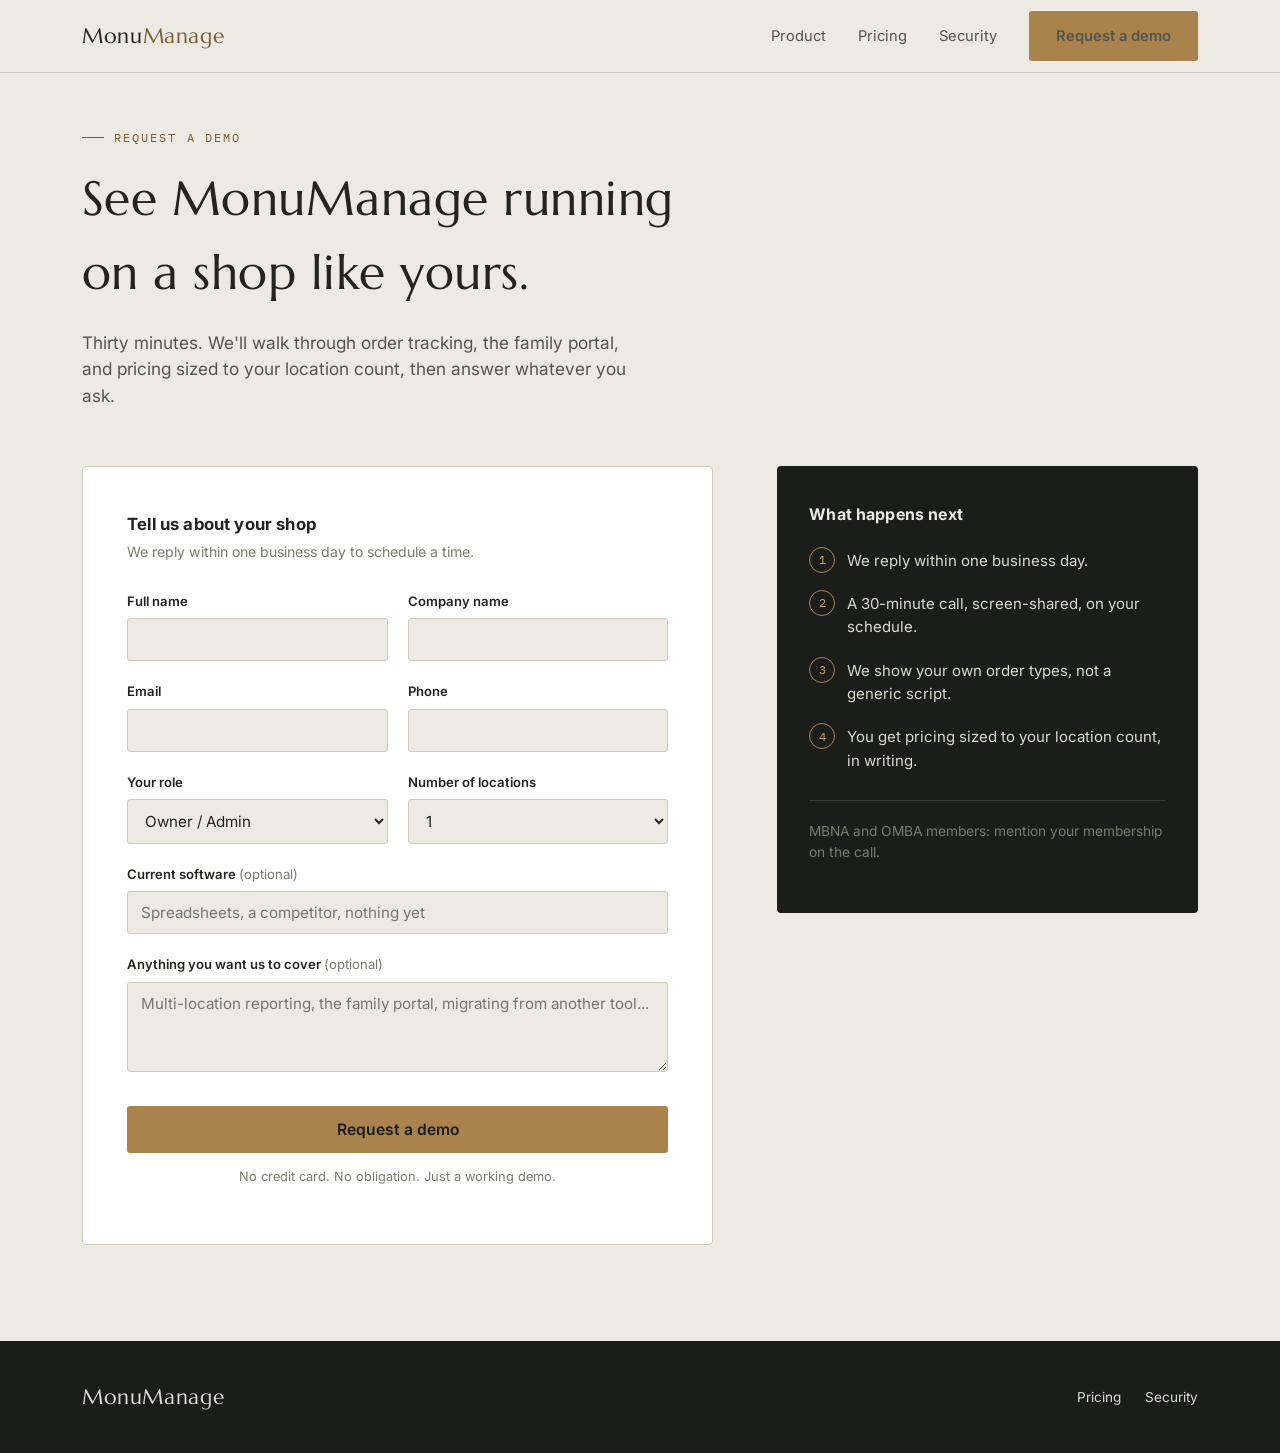
==== demo.html @ 10accc50 "Home Page V1" ====
<!DOCTYPE html>
<html lang="en">
<head>
<meta charset="UTF-8">
<meta name="viewport" content="width=device-width, initial-scale=1.0">
<title>Request a demo — MonuManage</title>
<meta name="description" content="Request a 30-minute demo of MonuManage, sized to your shop's order volume and location count.">
<link rel="preconnect" href="https://fonts.googleapis.com">
<link rel="preconnect" href="https://fonts.gstatic.com" crossorigin>
<link href="https://fonts.googleapis.com/css2?family=Marcellus&family=Inter:wght@400;500;600;700&family=IBM+Plex+Mono:wght@400;500&display=swap" rel="stylesheet">
<link rel="stylesheet" href="styles.css">
</head>
<body>

<nav class="nav">
  <div class="wrap">
    <a href="index.html" class="wordmark">Monu<span>Manage</span></a>
    <div class="nav-links">
      <a href="index.html#product">Product</a>
      <a href="index.html#pricing">Pricing</a>
      <a href="index.html#security">Security</a>
      <a href="demo.html" class="btn btn-brass nav-cta">Request a demo</a>
    </div>
  </div>
</nav>

<header class="demo-hero">
  <div class="wrap">
    <p class="eyebrow">Request a demo</p>
    <h1>See MonuManage running on a shop like yours.</h1>
    <p class="lede">Thirty minutes. We'll walk through order tracking, the family portal, and pricing sized to your location count, then answer whatever you ask.</p>
  </div>
</header>

<div class="wrap">
  <div class="demo-layout">

    <div class="form-card" id="form-card">
      <div class="field-set">
        <h2>Tell us about your shop</h2>
        <p class="form-sub">We reply within one business day to schedule a time.</p>

        <form id="demo-form" novalidate>
          <div class="field-row">
            <div class="field">
              <label for="name">Full name</label>
              <input type="text" id="name" name="name" required autocomplete="name">
            </div>
            <div class="field">
              <label for="company">Company name</label>
              <input type="text" id="company" name="company" required autocomplete="organization">
            </div>
          </div>

          <div class="field-row">
            <div class="field">
              <label for="email">Email</label>
              <input type="email" id="email" name="email" required autocomplete="email">
            </div>
            <div class="field">
              <label for="phone">Phone</label>
              <input type="tel" id="phone" name="phone" autocomplete="tel">
            </div>
          </div>

          <div class="field-row">
            <div class="field">
              <label for="role">Your role</label>
              <select id="role" name="role">
                <option value="owner">Owner / Admin</option>
                <option value="sales">Sales</option>
                <option value="production">Production / Design</option>
                <option value="other">Other</option>
              </select>
            </div>
            <div class="field">
              <label for="locations">Number of locations</label>
              <select id="locations" name="locations">
                <option value="1">1</option>
                <option value="2-4">2–4</option>
                <option value="5+">5 or more</option>
              </select>
            </div>
          </div>

          <div class="field">
            <label for="current">Current software <span class="hint">(optional)</span></label>
            <input type="text" id="current" name="current" placeholder="Spreadsheets, a competitor, nothing yet">
          </div>

          <div class="field">
            <label for="message">Anything you want us to cover <span class="hint">(optional)</span></label>
            <textarea id="message" name="message" placeholder="Multi-location reporting, the family portal, migrating from another tool..."></textarea>
          </div>

          <button type="submit" class="btn btn-brass form-submit">Request a demo</button>
          <p class="form-note">No credit card. No obligation. Just a working demo.</p>
        </form>
      </div>

      <div class="success-panel" id="success-panel">
        <div class="mark">&#10003;</div>
        <h2>Request received.</h2>
        <p>We'll email you within one business day to schedule a time that works for your shop.</p>
        <a href="index.html" class="btn btn-outline">Back to homepage</a>
      </div>
    </div>

    <aside class="next-card">
      <h2>What happens next</h2>
      <ol class="next-list">
        <li>We reply within one business day.</li>
        <li>A 30-minute call, screen-shared, on your schedule.</li>
        <li>We show your own order types, not a generic script.</li>
        <li>You get pricing sized to your location count, in writing.</li>
      </ol>
      <p class="assoc">MBNA and OMBA members: mention your membership on the call.</p>
    </aside>

  </div>
</div>

<footer class="footer">
  <div class="wrap">
    <a href="index.html" class="wordmark" style="color:var(--stone-dim);">MonuManage</a>
    <div class="footer-links">
      <a href="index.html#pricing">Pricing</a>
      <a href="index.html#security">Security</a>
    </div>
  </div>
</footer>

<script>
document.getElementById('demo-form').addEventListener('submit', function (e) {
  e.preventDefault();
  if (!this.checkValidity()) {
    this.reportValidity();
    return;
  }
  document.getElementById('form-card').classList.add('submitted');
  document.getElementById('success-panel').scrollIntoView({ behavior: 'smooth', block: 'center' });
});
</script>

</body>
</html>
---- styles.css ----
/* ============================================================
   MonuManage — design tokens
   Palette grounded in the material world of the trade: granite,
   slate, and cast brass plaque lettering. Display type is set in
   Marcellus, a face drawn from classical inscriptional lettering.
   ============================================================ */

:root {
  --graphite: #1B1D1B;
  --graphite-soft: #262825;
  --stone: #ECEAE2;
  --stone-dim: #DCD9CE;
  --stone-line: #CFCBBC;
  --ink: #23241F;
  --slate: #54554D;
  --slate-soft: #7A7B70;
  --brass: #A9824C;
  --brass-light: #C9A468;
  --brass-dark: #7C5E36;

  --serif: "Marcellus", "Iowan Old Style", Georgia, serif;
  --sans: "Inter", -apple-system, BlinkMacSystemFont, "Segoe UI", sans-serif;
  --mono: "IBM Plex Mono", "SFMono-Regular", Consolas, monospace;

  --wrap: 1180px;
  --radius: 3px;
}

* { box-sizing: border-box; }

html { scroll-behavior: smooth; }
@media (prefers-reduced-motion: reduce) {
  html { scroll-behavior: auto; }
  * { animation-duration: 0.01ms !important; transition-duration: 0.01ms !important; }
}

body {
  margin: 0;
  background: var(--stone);
  color: var(--ink);
  font-family: var(--sans);
  font-size: 16px;
  line-height: 1.55;
  -webkit-font-smoothing: antialiased;
}

a { color: inherit; }

img, svg { display: block; max-width: 100%; }

.wrap {
  max-width: var(--wrap);
  margin: 0 auto;
  padding: 0 32px;
}

@media (max-width: 640px) {
  .wrap { padding: 0 20px; }
}

/* ---------- focus ---------- */
a:focus-visible,
button:focus-visible,
input:focus-visible,
select:focus-visible,
textarea:focus-visible {
  outline: 2px solid var(--brass);
  outline-offset: 3px;
}

/* ---------- eyebrow / heading rhythm ---------- */
.eyebrow {
  font-family: var(--mono);
  font-size: 0.72rem;
  letter-spacing: 0.18em;
  text-transform: uppercase;
  color: var(--brass-dark);
  margin: 0 0 14px;
  display: flex;
  align-items: center;
  gap: 10px;
}

.eyebrow::before {
  content: "";
  width: 22px;
  height: 1px;
  background: var(--brass-dark);
  display: inline-block;
}

.eyebrow.on-dark { color: var(--brass-light); }
.eyebrow.on-dark::before { background: var(--brass-light); }

h1, h2, h3 {
  font-family: var(--serif);
  font-weight: 400;
  margin: 0;
  letter-spacing: 0.01em;
}

.section {
  padding: 88px 0;
  border-bottom: 1px solid var(--stone-line);
}

@media (max-width: 640px) {
  .section { padding: 60px 0; }
}

.section-head {
  max-width: 640px;
  margin-bottom: 48px;
}

.section-head h2 {
  font-size: clamp(1.7rem, 3vw, 2.35rem);
  margin-bottom: 14px;
}

.section-head p {
  color: var(--slate);
  font-size: 1.05rem;
  max-width: 560px;
}

/* ---------- nav ---------- */
.nav {
  position: sticky;
  top: 0;
  z-index: 50;
  background: rgba(236, 234, 226, 0.92);
  backdrop-filter: blur(6px);
  border-bottom: 1px solid var(--stone-line);
}

.nav .wrap {
  display: flex;
  align-items: center;
  justify-content: space-between;
  height: 72px;
}

.wordmark {
  font-family: var(--serif);
  font-size: 1.3rem;
  letter-spacing: 0.03em;
  text-decoration: none;
  color: var(--ink);
}

.wordmark span { color: var(--brass-dark); }

.nav-links {
  display: flex;
  align-items: center;
  gap: 32px;
}

.nav-links a {
  text-decoration: none;
  font-size: 0.92rem;
  color: var(--slate);
}

.nav-links a:hover { color: var(--ink); }

.nav-links .nav-cta { display: inline-flex; }

@media (max-width: 720px) {
  .nav-links a:not(.nav-cta) { display: none; }
}

/* ---------- buttons ---------- */
.btn {
  display: inline-flex;
  align-items: center;
  gap: 8px;
  padding: 13px 26px;
  border-radius: var(--radius);
  font-family: var(--sans);
  font-weight: 600;
  font-size: 0.94rem;
  text-decoration: none;
  cursor: pointer;
  border: 1px solid transparent;
  transition: background 0.15s ease, border-color 0.15s ease, color 0.15s ease;
}

.btn-brass {
  background: var(--brass);
  color: #1B1D1B;
}
.btn-brass:hover { background: var(--brass-light); }

.btn-outline {
  background: transparent;
  border-color: var(--slate-soft);
  color: var(--ink);
}
.btn-outline:hover { border-color: var(--ink); }

.btn-outline-dark {
  background: transparent;
  border-color: rgba(236,234,226,0.35);
  color: var(--stone);
}
.btn-outline-dark:hover { border-color: var(--stone); }

/* ---------- hero / plaque ---------- */
.hero { padding: 56px 0 96px; }

.plaque {
  position: relative;
  background:
    linear-gradient(135deg, rgba(255,255,255,0.03) 0%, rgba(255,255,255,0) 35%),
    repeating-linear-gradient(100deg, rgba(255,255,255,0.015) 0px, rgba(255,255,255,0.015) 1px, transparent 1px, transparent 3px),
    var(--graphite);
  border: 1px solid var(--brass-dark);
  border-radius: var(--radius);
  padding: clamp(40px, 6vw, 76px) clamp(28px, 6vw, 76px);
  box-shadow: inset 0 0 0 1px rgba(169,130,76,0.15);
}

.plaque::before {
  content: "";
  position: absolute;
  inset: 10px;
  border: 1px solid rgba(169,130,76,0.28);
  border-radius: 2px;
  pointer-events: none;
}

.hero h1 {
  color: var(--stone);
  font-size: clamp(2.1rem, 5.2vw, 3.55rem);
  line-height: 1.12;
  max-width: 15ch;
  text-shadow: 0 -1px 0 rgba(0,0,0,0.55), 0 1px 0 rgba(255,255,255,0.07);
}

.hero .lede {
  color: var(--stone-dim);
  font-size: 1.1rem;
  max-width: 46ch;
  margin: 24px 0 36px;
}

.hero-ctas {
  display: flex;
  gap: 16px;
  flex-wrap: wrap;
}

/* ---------- pain grid ---------- */
.pain-grid {
  display: grid;
  grid-template-columns: repeat(3, 1fr);
  gap: 1px;
  background: var(--stone-line);
  border: 1px solid var(--stone-line);
}

@media (max-width: 820px) {
  .pain-grid { grid-template-columns: 1fr; }
}

.pain-card {
  background: var(--stone);
  padding: 32px;
}

.pain-card .num {
  font-family: var(--mono);
  color: var(--brass-dark);
  font-size: 0.8rem;
  letter-spacing: 0.1em;
}

.pain-card h3 {
  font-size: 1.15rem;
  margin: 14px 0 10px;
  font-family: var(--sans);
  font-weight: 700;
}

.pain-card p {
  color: var(--slate);
  font-size: 0.97rem;
  margin: 0;
}

/* ---------- stepper (signature element) ---------- */
.stepper-frame {
  background: var(--graphite);
  border-radius: var(--radius);
  padding: 48px clamp(20px, 4vw, 56px) 40px;
  overflow-x: auto;
}

.stepper {
  display: flex;
  align-items: flex-start;
  min-width: 720px;
  position: relative;
}

.stepper::before {
  content: "";
  position: absolute;
  top: 9px;
  left: 20px;
  right: 20px;
  height: 1px;
  background: linear-gradient(90deg, var(--brass-dark), var(--brass-light), var(--brass-dark));
}

.stage {
  flex: 1;
  text-align: center;
  padding: 0 6px;
  position: relative;
}

.stage .pin {
  width: 19px;
  height: 19px;
  border-radius: 50%;
  background: var(--brass);
  border: 3px solid var(--graphite);
  box-shadow: 0 0 0 1px var(--brass-dark);
  margin: 0 auto 16px;
  position: relative;
  z-index: 1;
}

.stage .label {
  font-family: var(--mono);
  font-size: 0.68rem;
  letter-spacing: 0.09em;
  text-transform: uppercase;
  color: var(--stone-dim);
}

.stepper-note {
  color: var(--slate);
  margin-top: 22px;
  font-size: 1rem;
  max-width: 60ch;
}

/* ---------- family portal ---------- */
.portal-layout {
  display: grid;
  grid-template-columns: 1.05fr 0.95fr;
  gap: 56px;
  align-items: center;
}

@media (max-width: 900px) {
  .portal-layout { grid-template-columns: 1fr; }
}

.portal-copy p { color: var(--slate); font-size: 1.02rem; margin: 0 0 16px; }
.portal-copy p:last-child { margin-bottom: 0; }

.portal-mock {
  background: #fff;
  border: 1px solid var(--stone-line);
  border-radius: 6px;
  box-shadow: 0 24px 48px -24px rgba(27,29,27,0.25);
  overflow: hidden;
}

.portal-mock .bar {
  background: var(--graphite);
  color: var(--stone-dim);
  font-family: var(--mono);
  font-size: 0.72rem;
  padding: 10px 16px;
  display: flex;
  justify-content: space-between;
  letter-spacing: 0.05em;
}

.portal-mock .body { padding: 24px; }

.portal-mock .frame-title {
  font-size: 0.82rem;
  color: var(--slate);
  margin-bottom: 14px;
}

.monument-svg { margin: 0 auto 18px; }

.portal-mock .status-row {
  display: flex;
  justify-content: space-between;
  font-size: 0.85rem;
  color: var(--slate);
  border-top: 1px solid var(--stone-line);
  padding-top: 14px;
  margin-top: 4px;
}

.portal-mock .actions {
  display: flex;
  gap: 10px;
  margin-top: 18px;
}

.portal-mock .actions button {
  flex: 1;
  padding: 11px;
  border-radius: var(--radius);
  border: 1px solid var(--stone-line);
  font-family: var(--sans);
  font-weight: 600;
  font-size: 0.85rem;
  background: var(--stone);
  color: var(--ink);
  cursor: default;
}

.portal-mock .actions .approve {
  background: var(--brass);
  border-color: var(--brass);
  color: #1B1D1B;
}

/* ---------- AI grid ---------- */
.ai-grid {
  display: grid;
  grid-template-columns: repeat(4, 1fr);
  gap: 20px;
}

@media (max-width: 900px) {
  .ai-grid { grid-template-columns: repeat(2, 1fr); }
}
@media (max-width: 560px) {
  .ai-grid { grid-template-columns: 1fr; }
}

.ai-card {
  background: var(--graphite-soft);
  border: 1px solid rgba(169,130,76,0.25);
  border-radius: var(--radius);
  padding: 26px 22px;
}

.ai-card .token {
  width: 34px;
  height: 34px;
  border-radius: 50%;
  background: var(--brass);
  color: #1B1D1B;
  font-family: var(--mono);
  font-size: 0.72rem;
  display: flex;
  align-items: center;
  justify-content: center;
  margin-bottom: 16px;
  font-weight: 700;
}

.ai-card h3 {
  font-family: var(--sans);
  font-weight: 700;
  font-size: 1rem;
  color: var(--stone);
  margin: 0 0 8px;
}

.ai-card p {
  color: var(--stone-dim);
  font-size: 0.9rem;
  margin: 0;
}

.ai-note {
  color: var(--slate-soft);
  font-size: 0.92rem;
  margin-top: 26px;
  max-width: 60ch;
}

.section-dark {
  background: var(--graphite);
  border-bottom: 1px solid var(--brass-dark);
}
.section-dark .section-head p { color: var(--stone-dim); }
.section-dark .section-head h2 { color: var(--stone); }

/* ---------- pricing ---------- */
.pricing-table {
  width: 100%;
  border-collapse: collapse;
  font-size: 0.95rem;
}

.pricing-table th, .pricing-table td {
  border: 1px solid var(--stone-line);
  padding: 16px 18px;
  text-align: left;
  vertical-align: top;
}

.pricing-table thead th {
  background: var(--graphite);
  color: var(--stone);
  font-family: var(--sans);
  font-weight: 700;
}

.pricing-table thead th .price {
  display: block;
  font-family: var(--mono);
  color: var(--brass-light);
  font-size: 1.1rem;
  margin-top: 6px;
  font-weight: 400;
}

.pricing-table thead th.featured { background: #2E2A1E; border-color: var(--brass-dark); }

.pricing-table tbody th {
  font-weight: 600;
  color: var(--slate);
  font-size: 0.82rem;
  text-transform: uppercase;
  letter-spacing: 0.05em;
  font-family: var(--mono);
  background: var(--stone-dim);
  white-space: nowrap;
}

.pricing-table td { color: var(--ink); }

.pricing-scroll { overflow-x: auto; }

.addon-strip {
  display: flex;
  gap: 40px;
  margin-top: 28px;
  flex-wrap: wrap;
  font-size: 0.92rem;
  color: var(--slate);
}

.addon-strip strong { color: var(--ink); font-family: var(--mono); }

.pricing-fine {
  margin-top: 22px;
  color: var(--slate-soft);
  font-size: 0.86rem;
}

.compare-note {
  margin-top: 44px;
  padding-top: 36px;
  border-top: 1px solid var(--stone-line);
  max-width: 700px;
  color: var(--slate);
  font-size: 1rem;
}

/* ---------- security ---------- */
.security-list {
  list-style: none;
  margin: 0;
  padding: 0;
  display: grid;
  grid-template-columns: repeat(2, 1fr);
  gap: 20px 40px;
}

@media (max-width: 700px) {
  .security-list { grid-template-columns: 1fr; }
}

.security-list li {
  padding-left: 22px;
  position: relative;
  color: var(--slate);
  font-size: 0.98rem;
}

.security-list li::before {
  content: "";
  position: absolute;
  left: 0;
  top: 8px;
  width: 9px;
  height: 9px;
  background: var(--brass);
}

.assoc-line {
  margin-top: 32px;
  font-size: 0.92rem;
  color: var(--slate-soft);
}

/* ---------- final cta ---------- */
.cta-final {
  padding: 96px 0;
  text-align: center;
  border-bottom: none;
}

.cta-final h2 {
  font-size: clamp(1.8rem, 4vw, 2.6rem);
  max-width: 20ch;
  margin: 0 auto 30px;
}

/* ---------- footer ---------- */
.footer {
  background: var(--graphite);
  color: var(--slate-soft);
  padding: 40px 0;
  font-size: 0.85rem;
}

.footer .wrap {
  display: flex;
  justify-content: space-between;
  align-items: center;
  flex-wrap: wrap;
  gap: 12px;
}

.footer a { text-decoration: none; color: var(--stone-dim); }
.footer a:hover { color: var(--brass-light); }

.footer-links { display: flex; gap: 24px; }

/* ============================================================
   Demo request page
   ============================================================ */

.demo-hero {
  padding: 56px 0 0;
}

.demo-hero h1 {
  color: var(--ink);
  font-size: clamp(1.9rem, 4.4vw, 3rem);
  max-width: 16ch;
}

.demo-hero .lede {
  color: var(--slate);
  font-size: 1.08rem;
  max-width: 50ch;
  margin: 20px 0 0;
}

.demo-layout {
  display: grid;
  grid-template-columns: 1.2fr 0.8fr;
  gap: 64px;
  padding: 56px 0 96px;
  align-items: start;
}

@media (max-width: 900px) {
  .demo-layout { grid-template-columns: 1fr; gap: 48px; }
}

.form-card {
  background: #fff;
  border: 1px solid var(--stone-line);
  border-radius: 4px;
  padding: clamp(24px, 4vw, 44px);
}

.form-card h2 {
  font-family: var(--sans);
  font-weight: 700;
  font-size: 1.05rem;
  margin: 0 0 4px;
  color: var(--ink);
}

.form-card .form-sub {
  color: var(--slate-soft);
  font-size: 0.88rem;
  margin: 0 0 28px;
}

.field-row {
  display: grid;
  grid-template-columns: 1fr 1fr;
  gap: 20px;
}

@media (max-width: 560px) {
  .field-row { grid-template-columns: 1fr; }
}

.field {
  margin-bottom: 20px;
}

.field label {
  display: block;
  font-size: 0.82rem;
  font-weight: 600;
  color: var(--ink);
  margin-bottom: 7px;
}

.field .hint {
  font-weight: 400;
  color: var(--slate-soft);
}

.field input,
.field select,
.field textarea {
  width: 100%;
  padding: 11px 13px;
  border: 1px solid var(--stone-line);
  border-radius: var(--radius);
  font-family: var(--sans);
  font-size: 0.95rem;
  color: var(--ink);
  background: var(--stone);
}

.field input:focus,
.field select:focus,
.field textarea:focus {
  border-color: var(--brass);
  background: #fff;
}

.field textarea { resize: vertical; min-height: 90px; }

.form-submit {
  width: 100%;
  justify-content: center;
  margin-top: 8px;
  padding: 14px 26px;
  font-size: 0.98rem;
  border: none;
}

.form-note {
  font-size: 0.8rem;
  color: var(--slate-soft);
  margin-top: 14px;
  text-align: center;
}

/* success panel */
.success-panel {
  display: none;
  text-align: center;
  padding: 40px 20px 24px;
}

.success-panel .mark {
  width: 46px;
  height: 46px;
  border-radius: 50%;
  background: var(--brass);
  color: #1B1D1B;
  display: flex;
  align-items: center;
  justify-content: center;
  margin: 0 auto 22px;
  font-size: 1.3rem;
}

.success-panel h2 { font-family: var(--serif); font-size: 1.5rem; margin-bottom: 10px; }
.success-panel p { color: var(--slate); font-size: 0.98rem; max-width: 40ch; margin: 0 auto 26px; }

.form-card.submitted .field-set { display: none; }
.form-card.submitted .success-panel { display: block; }

/* what happens next */
.next-card {
  background: var(--graphite);
  border-radius: 4px;
  padding: 36px 32px;
  color: var(--stone-dim);
}

.next-card h2 {
  font-family: var(--sans);
  font-weight: 700;
  font-size: 1rem;
  color: var(--stone);
  margin: 0 0 22px;
}

.next-list {
  list-style: none;
  margin: 0 0 28px;
  padding: 0;
  counter-reset: step;
}

.next-list li {
  counter-increment: step;
  padding-left: 38px;
  position: relative;
  margin-bottom: 20px;
  font-size: 0.94rem;
}
.next-list li:last-child { margin-bottom: 0; }

.next-list li::before {
  content: counter(step);
  position: absolute;
  left: 0;
  top: -2px;
  width: 24px;
  height: 24px;
  border: 1px solid var(--brass);
  color: var(--brass-light);
  font-family: var(--mono);
  font-size: 0.78rem;
  display: flex;
  align-items: center;
  justify-content: center;
  border-radius: 50%;
}

.next-card .assoc {
  border-top: 1px solid rgba(236,234,226,0.14);
  padding-top: 20px;
  font-size: 0.86rem;
  color: var(--slate-soft);
}
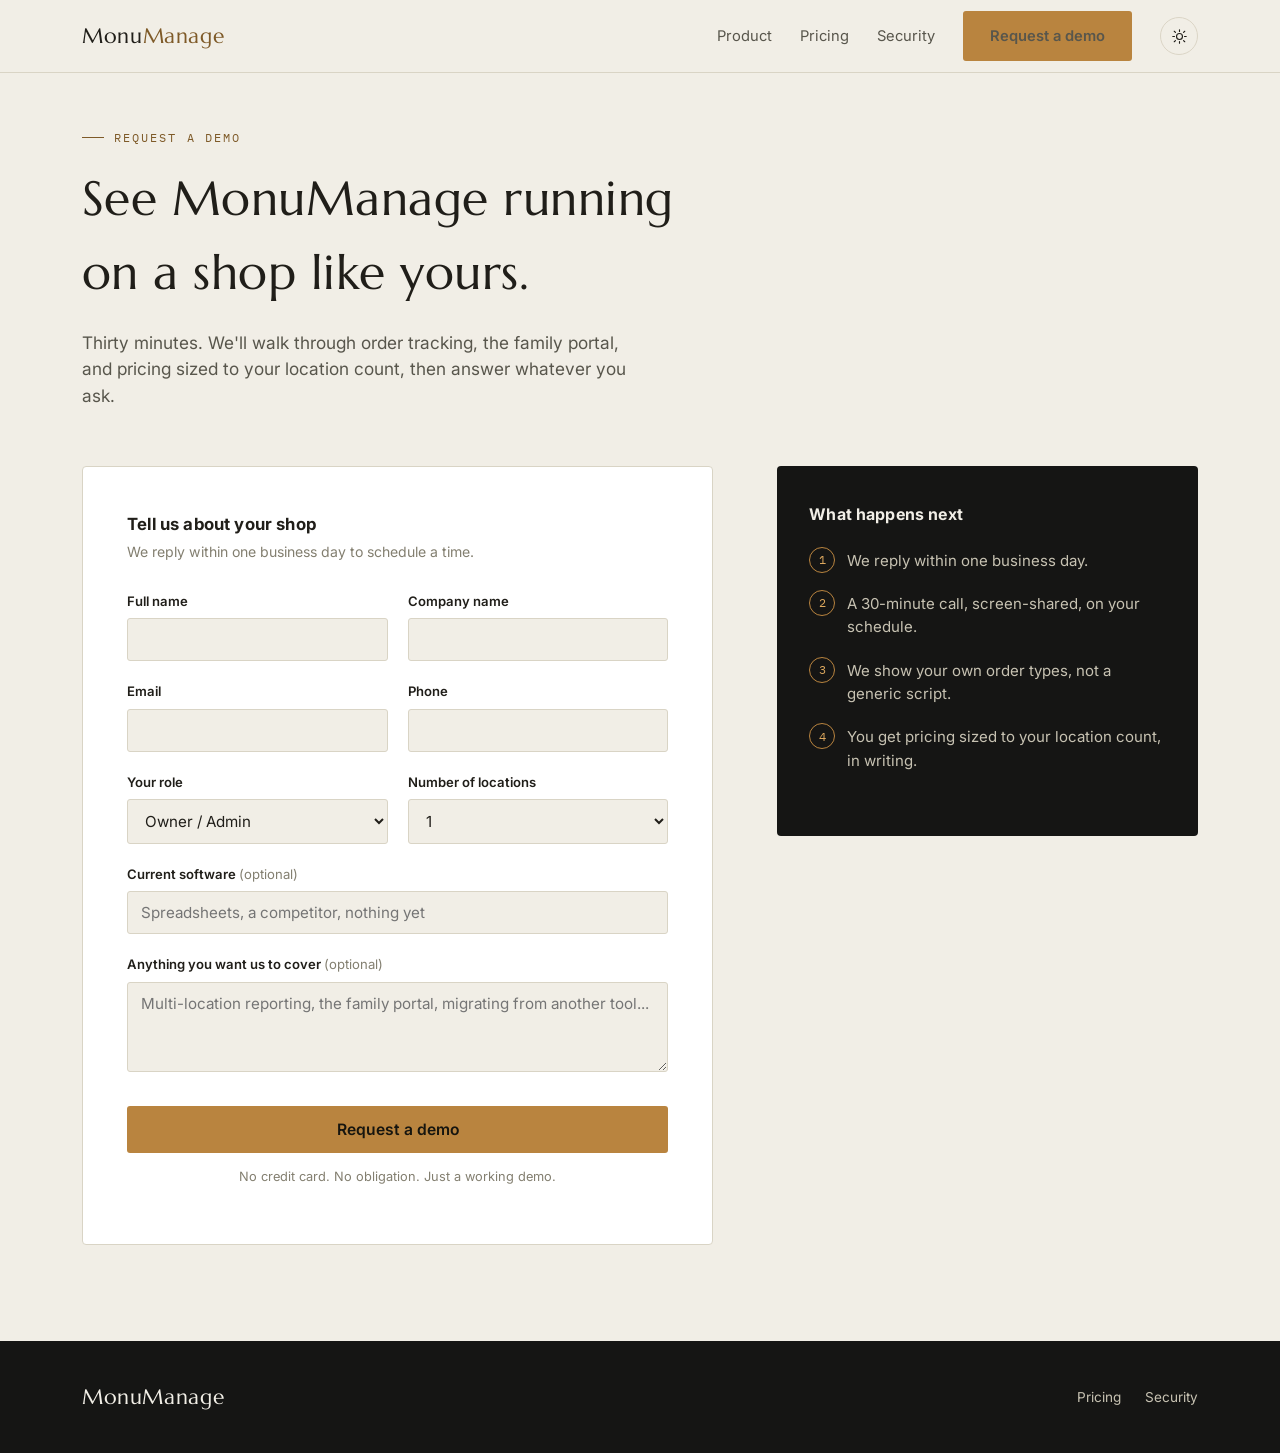
==== commit f4c1b5af: "v2" ====
--- a/demo.html
+++ b/demo.html
@@ -19,7 +19,11 @@
       <a href="index.html#product">Product</a>
       <a href="index.html#pricing">Pricing</a>
       <a href="index.html#security">Security</a>
-      <a href="demo.html" class="btn btn-brass nav-cta">Request a demo</a>
+      <a href="demo.html" class="btn btn-gold nav-cta">Request a demo</a>
+      <button class="theme-toggle" type="button" aria-label="Switch to dark mode">
+        <svg class="icon-sun" viewBox="0 0 24 24" fill="none" stroke="currentColor" stroke-width="1.6" stroke-linecap="round"><circle cx="12" cy="12" r="4.2"/><path d="M12 2.5v2.4M12 19.1v2.4M4.6 4.6l1.7 1.7M17.7 17.7l1.7 1.7M2.5 12h2.4M19.1 12h2.4M4.6 19.4l1.7-1.7M17.7 6.3l1.7-1.7"/></svg>
+        <svg class="icon-moon" viewBox="0 0 24 24" fill="none" stroke="currentColor" stroke-width="1.6" stroke-linecap="round" stroke-linejoin="round"><path d="M20 14.5A8.5 8.5 0 1 1 9.5 4a6.8 6.8 0 0 0 10.5 10.5Z"/></svg>
+      </button>
     </div>
   </div>
 </nav>
@@ -40,7 +44,9 @@
         <h2>Tell us about your shop</h2>
         <p class="form-sub">We reply within one business day to schedule a time.</p>
 
-        <form id="demo-form" novalidate>
+        <div class="form-error" id="form-error">Something went wrong sending this. Try again, or email us directly.</div>
+
+        <form id="demo-form" action="https://formspree.io/f/xreneqgr" method="POST" novalidate>
           <div class="field-row">
             <div class="field">
               <label for="name">Full name</label>
@@ -93,7 +99,7 @@
             <textarea id="message" name="message" placeholder="Multi-location reporting, the family portal, migrating from another tool..."></textarea>
           </div>
 
-          <button type="submit" class="btn btn-brass form-submit">Request a demo</button>
+          <button type="submit" class="btn btn-gold form-submit">Request a demo</button>
           <p class="form-note">No credit card. No obligation. Just a working demo.</p>
         </form>
       </div>
@@ -114,7 +120,6 @@
         <li>We show your own order types, not a generic script.</li>
         <li>You get pricing sized to your location count, in writing.</li>
       </ol>
-      <p class="assoc">MBNA and OMBA members: mention your membership on the call.</p>
     </aside>
 
   </div>
@@ -122,7 +127,7 @@
 
 <footer class="footer">
   <div class="wrap">
-    <a href="index.html" class="wordmark" style="color:var(--stone-dim);">MonuManage</a>
+    <a href="index.html" class="wordmark" style="color:#F1EEE6;">MonuManage</a>
     <div class="footer-links">
       <a href="index.html#pricing">Pricing</a>
       <a href="index.html#security">Security</a>
@@ -130,17 +135,6 @@
   </div>
 </footer>
 
-<script>
-document.getElementById('demo-form').addEventListener('submit', function (e) {
-  e.preventDefault();
-  if (!this.checkValidity()) {
-    this.reportValidity();
-    return;
-  }
-  document.getElementById('form-card').classList.add('submitted');
-  document.getElementById('success-panel').scrollIntoView({ behavior: 'smooth', block: 'center' });
-});
-</script>
-
+<script src="site.js"></script>
 </body>
 </html>
--- a/styles.css
+++ b/styles.css
@@ -1,22 +1,31 @@
 /* ============================================================
    MonuManage — design tokens
-   Palette grounded in the material world of the trade: granite,
-   slate, and cast brass plaque lettering. Display type is set in
-   Marcellus, a face drawn from classical inscriptional lettering.
+   Palette drawn from the quarry itself: dawn gold light, cut
+   marble, wet slate, and the deep shadow of the rock face.
+   Display type is set in Marcellus, a face drawn from classical
+   inscriptional lettering; body in Inter; data in IBM Plex Mono.
    ============================================================ */
 
 :root {
-  --graphite: #1B1D1B;
-  --graphite-soft: #262825;
-  --stone: #ECEAE2;
-  --stone-dim: #DCD9CE;
-  --stone-line: #CFCBBC;
-  --ink: #23241F;
-  --slate: #54554D;
-  --slate-soft: #7A7B70;
-  --brass: #A9824C;
-  --brass-light: #C9A468;
-  --brass-dark: #7C5E36;
+  --bg-rgb: 241, 238, 230;
+  --bg: rgb(var(--bg-rgb));
+  --panel-rgb: 255, 255, 255;
+  --panel: rgb(var(--panel-rgb));
+  --ink: #201E19;
+  --slate: #58564C;
+  --slate-soft: #837F70;
+  --line: #D9D4C5;
+
+  --graphite-rgb: 21, 21, 20;
+  --graphite: rgb(var(--graphite-rgb));
+  --graphite-soft: #211F1B;
+
+  --gold: #B9843F;
+  --gold-light: #DDA85E;
+  --gold-dark: #7E5A28;
+  --gold-rgb: 185, 132, 63;
+
+  --dusk: #45586A;
 
   --serif: "Marcellus", "Iowan Old Style", Georgia, serif;
   --sans: "Inter", -apple-system, BlinkMacSystemFont, "Segoe UI", sans-serif;
@@ -24,6 +33,29 @@
 
   --wrap: 1180px;
   --radius: 3px;
+
+  color-scheme: light;
+}
+
+[data-theme="dark"] {
+  --bg-rgb: 17, 18, 17;
+  --panel-rgb: 26, 27, 25;
+  --ink: #EDE9DD;
+  --slate: #B7B2A0;
+  --slate-soft: #857F6E;
+  --line: #34342E;
+
+  --graphite-rgb: 8, 8, 8;
+  --graphite-soft: #171613;
+
+  --gold: #DDA85E;
+  --gold-light: #EFC488;
+  --gold-dark: #9A7038;
+  --gold-rgb: 221, 168, 94;
+
+  --dusk: #6E8AA1;
+
+  color-scheme: dark;
 }
 
 * { box-sizing: border-box; }
@@ -36,16 +68,16 @@
 
 body {
   margin: 0;
-  background: var(--stone);
+  background: var(--bg);
   color: var(--ink);
   font-family: var(--sans);
   font-size: 16px;
   line-height: 1.55;
   -webkit-font-smoothing: antialiased;
+  transition: background 0.25s ease, color 0.25s ease;
 }
 
 a { color: inherit; }
-
 img, svg { display: block; max-width: 100%; }
 
 .wrap {
@@ -64,7 +96,7 @@
 input:focus-visible,
 select:focus-visible,
 textarea:focus-visible {
-  outline: 2px solid var(--brass);
+  outline: 2px solid var(--gold);
   outline-offset: 3px;
 }
 
@@ -74,7 +106,7 @@
   font-size: 0.72rem;
   letter-spacing: 0.18em;
   text-transform: uppercase;
-  color: var(--brass-dark);
+  color: var(--gold-dark);
   margin: 0 0 14px;
   display: flex;
   align-items: center;
@@ -85,12 +117,12 @@
   content: "";
   width: 22px;
   height: 1px;
-  background: var(--brass-dark);
+  background: var(--gold-dark);
   display: inline-block;
 }
 
-.eyebrow.on-dark { color: var(--brass-light); }
-.eyebrow.on-dark::before { background: var(--brass-light); }
+.eyebrow.on-dark { color: var(--gold-light); }
+.eyebrow.on-dark::before { background: var(--gold-light); }
 
 h1, h2, h3 {
   font-family: var(--serif);
@@ -101,7 +133,7 @@
 
 .section {
   padding: 88px 0;
-  border-bottom: 1px solid var(--stone-line);
+  border-bottom: 1px solid var(--line);
 }
 
 @media (max-width: 640px) {
@@ -122,6 +154,17 @@
   color: var(--slate);
   font-size: 1.05rem;
   max-width: 560px;
+}
+
+/* scroll reveal, applied by site.js; degrades to fully visible with no JS */
+.reveal {
+  opacity: 0;
+  transform: translateY(16px);
+  transition: opacity 0.7s ease, transform 0.7s ease;
+}
+.reveal.is-visible { opacity: 1; transform: translateY(0); }
+@media (prefers-reduced-motion: reduce) {
+  .reveal { opacity: 1; transform: none; transition: none; }
 }
 
 /* ---------- nav ---------- */
@@ -129,9 +172,9 @@
   position: sticky;
   top: 0;
   z-index: 50;
-  background: rgba(236, 234, 226, 0.92);
+  background: rgba(var(--bg-rgb), 0.9);
   backdrop-filter: blur(6px);
-  border-bottom: 1px solid var(--stone-line);
+  border-bottom: 1px solid var(--line);
 }
 
 .nav .wrap {
@@ -149,12 +192,12 @@
   color: var(--ink);
 }
 
-.wordmark span { color: var(--brass-dark); }
+.wordmark span { color: var(--gold-dark); }
 
 .nav-links {
   display: flex;
   align-items: center;
-  gap: 32px;
+  gap: 28px;
 }
 
 .nav-links a {
@@ -167,9 +210,30 @@
 
 .nav-links .nav-cta { display: inline-flex; }
 
-@media (max-width: 720px) {
-  .nav-links a:not(.nav-cta) { display: none; }
-}
+@media (max-width: 760px) {
+  .nav-links a:not(.nav-cta):not(.theme-toggle) { display: none; }
+}
+
+/* theme toggle */
+.theme-toggle {
+  width: 38px;
+  height: 38px;
+  border-radius: 50%;
+  border: 1px solid var(--line);
+  background: transparent;
+  color: var(--ink);
+  display: inline-flex;
+  align-items: center;
+  justify-content: center;
+  cursor: pointer;
+  flex: 0 0 auto;
+  transition: border-color 0.15s ease, background 0.15s ease;
+}
+.theme-toggle:hover { border-color: var(--gold); }
+.theme-toggle svg { width: 17px; height: 17px; }
+.theme-toggle .icon-moon { display: none; }
+[data-theme="dark"] .theme-toggle .icon-sun { display: none; }
+[data-theme="dark"] .theme-toggle .icon-moon { display: block; }
 
 /* ---------- buttons ---------- */
 .btn {
@@ -187,11 +251,11 @@
   transition: background 0.15s ease, border-color 0.15s ease, color 0.15s ease;
 }
 
-.btn-brass {
-  background: var(--brass);
-  color: #1B1D1B;
-}
-.btn-brass:hover { background: var(--brass-light); }
+.btn-gold {
+  background: var(--gold);
+  color: #16150F;
+}
+.btn-gold:hover { background: var(--gold-light); }
 
 .btn-outline {
   background: transparent;
@@ -200,50 +264,112 @@
 }
 .btn-outline:hover { border-color: var(--ink); }
 
-.btn-outline-dark {
-  background: transparent;
-  border-color: rgba(236,234,226,0.35);
-  color: var(--stone);
-}
-.btn-outline-dark:hover { border-color: var(--stone); }
-
-/* ---------- hero / plaque ---------- */
-.hero { padding: 56px 0 96px; }
+.btn-outline-photo {
+  background: rgba(0,0,0,0.15);
+  border-color: rgba(241,238,230,0.55);
+  color: #F1EEE6;
+  backdrop-filter: blur(3px);
+}
+.btn-outline-photo:hover { border-color: #F1EEE6; background: rgba(0,0,0,0.3); }
+
+/* ---------- hero (photographic) ---------- */
+.hero {
+  position: relative;
+  height: clamp(560px, 86vh, 860px);
+  display: flex;
+  align-items: flex-end;
+  overflow: hidden;
+  border-bottom: 1px solid var(--gold-dark);
+}
+
+.hero-media {
+  position: absolute;
+  inset: 0;
+  overflow: hidden;
+  background: #0c0c0b;
+}
+
+.hero-parallax-outer {
+  position: absolute;
+  inset: 0;
+  will-change: transform;
+}
+
+.hero-parallax {
+  position: absolute;
+  inset: -6%;
+  width: 112%;
+  height: 112%;
+  animation: heroDrift 28s ease-in-out infinite alternate;
+  will-change: transform;
+}
+
+@keyframes heroDrift {
+  from { transform: scale(1) translate(0, 0); }
+  to   { transform: scale(1.07) translate(-1.6%, -1.1%); }
+}
+
+@media (prefers-reduced-motion: reduce) {
+  .hero-parallax { animation: none; }
+}
+
+.hero-photo {
+  width: 100%;
+  height: 100%;
+  object-fit: cover;
+  display: block;
+}
+
+.hero-rain {
+  position: absolute;
+  inset: 0;
+  width: 100%;
+  height: 100%;
+  mix-blend-mode: screen;
+  opacity: 0.55;
+  pointer-events: none;
+}
+
+.hero-scrim {
+  position: absolute;
+  inset: 0;
+  background:
+    linear-gradient(180deg, rgba(6,6,5,0.1) 0%, rgba(6,6,5,0.38) 48%, rgba(6,6,5,0.86) 100%),
+    linear-gradient(90deg, rgba(6,6,5,0.35) 0%, rgba(6,6,5,0) 45%);
+}
+
+.hero .wrap {
+  position: relative;
+  z-index: 2;
+  padding-top: 140px;
+  padding-bottom: 72px;
+  width: 100%;
+}
 
 .plaque {
   position: relative;
-  background:
-    linear-gradient(135deg, rgba(255,255,255,0.03) 0%, rgba(255,255,255,0) 35%),
-    repeating-linear-gradient(100deg, rgba(255,255,255,0.015) 0px, rgba(255,255,255,0.015) 1px, transparent 1px, transparent 3px),
-    var(--graphite);
-  border: 1px solid var(--brass-dark);
+  max-width: 640px;
+  background: rgba(var(--graphite-rgb), 0.38);
+  border: 1px solid rgba(var(--gold-rgb), 0.5);
   border-radius: var(--radius);
-  padding: clamp(40px, 6vw, 76px) clamp(28px, 6vw, 76px);
-  box-shadow: inset 0 0 0 1px rgba(169,130,76,0.15);
-}
-
-.plaque::before {
-  content: "";
-  position: absolute;
-  inset: 10px;
-  border: 1px solid rgba(169,130,76,0.28);
-  border-radius: 2px;
-  pointer-events: none;
+  padding: clamp(30px, 5vw, 54px);
+  backdrop-filter: blur(3px);
 }
 
 .hero h1 {
-  color: var(--stone);
+  color: #F5F2E9;
   font-size: clamp(2.1rem, 5.2vw, 3.55rem);
   line-height: 1.12;
   max-width: 15ch;
-  text-shadow: 0 -1px 0 rgba(0,0,0,0.55), 0 1px 0 rgba(255,255,255,0.07);
+  text-shadow: 0 2px 10px rgba(0,0,0,0.5);
 }
 
 .hero .lede {
-  color: var(--stone-dim);
+  color: #E4E0D2;
   font-size: 1.1rem;
   max-width: 46ch;
-  margin: 24px 0 36px;
+  margin: 22px 0 34px;
+  text-shadow: 0 1px 6px rgba(0,0,0,0.4);
 }
 
 .hero-ctas {
@@ -257,8 +383,8 @@
   display: grid;
   grid-template-columns: repeat(3, 1fr);
   gap: 1px;
-  background: var(--stone-line);
-  border: 1px solid var(--stone-line);
+  background: var(--line);
+  border: 1px solid var(--line);
 }
 
 @media (max-width: 820px) {
@@ -266,13 +392,13 @@
 }
 
 .pain-card {
-  background: var(--stone);
+  background: var(--bg);
   padding: 32px;
 }
 
 .pain-card .num {
   font-family: var(--mono);
-  color: var(--brass-dark);
+  color: var(--gold-dark);
   font-size: 0.8rem;
   letter-spacing: 0.1em;
 }
@@ -312,7 +438,7 @@
   left: 20px;
   right: 20px;
   height: 1px;
-  background: linear-gradient(90deg, var(--brass-dark), var(--brass-light), var(--brass-dark));
+  background: linear-gradient(90deg, var(--gold-dark), var(--gold-light), var(--gold-dark));
 }
 
 .stage {
@@ -326,9 +452,9 @@
   width: 19px;
   height: 19px;
   border-radius: 50%;
-  background: var(--brass);
+  background: var(--gold);
   border: 3px solid var(--graphite);
-  box-shadow: 0 0 0 1px var(--brass-dark);
+  box-shadow: 0 0 0 1px var(--gold-dark);
   margin: 0 auto 16px;
   position: relative;
   z-index: 1;
@@ -339,11 +465,11 @@
   font-size: 0.68rem;
   letter-spacing: 0.09em;
   text-transform: uppercase;
-  color: var(--stone-dim);
+  color: #D8D3C4;
 }
 
 .stepper-note {
-  color: var(--slate);
+  color: #A8A395;
   margin-top: 22px;
   font-size: 1rem;
   max-width: 60ch;
@@ -365,16 +491,16 @@
 .portal-copy p:last-child { margin-bottom: 0; }
 
 .portal-mock {
-  background: #fff;
-  border: 1px solid var(--stone-line);
+  background: var(--panel);
+  border: 1px solid var(--line);
   border-radius: 6px;
-  box-shadow: 0 24px 48px -24px rgba(27,29,27,0.25);
+  box-shadow: 0 24px 48px -24px rgba(0,0,0,0.28);
   overflow: hidden;
 }
 
 .portal-mock .bar {
   background: var(--graphite);
-  color: var(--stone-dim);
+  color: #D8D3C4;
   font-family: var(--mono);
   font-size: 0.72rem;
   padding: 10px 16px;
@@ -398,7 +524,7 @@
   justify-content: space-between;
   font-size: 0.85rem;
   color: var(--slate);
-  border-top: 1px solid var(--stone-line);
+  border-top: 1px solid var(--line);
   padding-top: 14px;
   margin-top: 4px;
 }
@@ -413,19 +539,19 @@
   flex: 1;
   padding: 11px;
   border-radius: var(--radius);
-  border: 1px solid var(--stone-line);
+  border: 1px solid var(--line);
   font-family: var(--sans);
   font-weight: 600;
   font-size: 0.85rem;
-  background: var(--stone);
+  background: var(--bg);
   color: var(--ink);
   cursor: default;
 }
 
 .portal-mock .actions .approve {
-  background: var(--brass);
-  border-color: var(--brass);
-  color: #1B1D1B;
+  background: var(--gold);
+  border-color: var(--gold);
+  color: #16150F;
 }
 
 /* ---------- AI grid ---------- */
@@ -444,7 +570,7 @@
 
 .ai-card {
   background: var(--graphite-soft);
-  border: 1px solid rgba(169,130,76,0.25);
+  border: 1px solid rgba(var(--gold-rgb), 0.28);
   border-radius: var(--radius);
   padding: 26px 22px;
 }
@@ -453,8 +579,8 @@
   width: 34px;
   height: 34px;
   border-radius: 50%;
-  background: var(--brass);
-  color: #1B1D1B;
+  background: var(--gold);
+  color: #16150F;
   font-family: var(--mono);
   font-size: 0.72rem;
   display: flex;
@@ -468,18 +594,18 @@
   font-family: var(--sans);
   font-weight: 700;
   font-size: 1rem;
-  color: var(--stone);
+  color: #F1EEE6;
   margin: 0 0 8px;
 }
 
 .ai-card p {
-  color: var(--stone-dim);
+  color: #C7C2B2;
   font-size: 0.9rem;
   margin: 0;
 }
 
 .ai-note {
-  color: var(--slate-soft);
+  color: #918C7C;
   font-size: 0.92rem;
   margin-top: 26px;
   max-width: 60ch;
@@ -487,10 +613,10 @@
 
 .section-dark {
   background: var(--graphite);
-  border-bottom: 1px solid var(--brass-dark);
-}
-.section-dark .section-head p { color: var(--stone-dim); }
-.section-dark .section-head h2 { color: var(--stone); }
+  border-bottom: 1px solid var(--gold-dark);
+}
+.section-dark .section-head p { color: #C7C2B2; }
+.section-dark .section-head h2 { color: #F1EEE6; }
 
 /* ---------- pricing ---------- */
 .pricing-table {
@@ -500,7 +626,7 @@
 }
 
 .pricing-table th, .pricing-table td {
-  border: 1px solid var(--stone-line);
+  border: 1px solid var(--line);
   padding: 16px 18px;
   text-align: left;
   vertical-align: top;
@@ -508,7 +634,7 @@
 
 .pricing-table thead th {
   background: var(--graphite);
-  color: var(--stone);
+  color: #F1EEE6;
   font-family: var(--sans);
   font-weight: 700;
 }
@@ -516,13 +642,13 @@
 .pricing-table thead th .price {
   display: block;
   font-family: var(--mono);
-  color: var(--brass-light);
+  color: var(--gold-light);
   font-size: 1.1rem;
   margin-top: 6px;
   font-weight: 400;
 }
 
-.pricing-table thead th.featured { background: #2E2A1E; border-color: var(--brass-dark); }
+.pricing-table thead th.featured { background: #332A16; border-color: var(--gold-dark); }
 
 .pricing-table tbody th {
   font-weight: 600;
@@ -531,11 +657,11 @@
   text-transform: uppercase;
   letter-spacing: 0.05em;
   font-family: var(--mono);
-  background: var(--stone-dim);
+  background: rgba(var(--gold-rgb), 0.08);
   white-space: nowrap;
 }
 
-.pricing-table td { color: var(--ink); }
+.pricing-table td { color: var(--ink); background: var(--panel); }
 
 .pricing-scroll { overflow-x: auto; }
 
@@ -559,7 +685,7 @@
 .compare-note {
   margin-top: 44px;
   padding-top: 36px;
-  border-top: 1px solid var(--stone-line);
+  border-top: 1px solid var(--line);
   max-width: 700px;
   color: var(--slate);
   font-size: 1rem;
@@ -593,7 +719,7 @@
   top: 8px;
   width: 9px;
   height: 9px;
-  background: var(--brass);
+  background: var(--gold);
 }
 
 .assoc-line {
@@ -618,7 +744,7 @@
 /* ---------- footer ---------- */
 .footer {
   background: var(--graphite);
-  color: var(--slate-soft);
+  color: #857F6E;
   padding: 40px 0;
   font-size: 0.85rem;
 }
@@ -631,8 +757,8 @@
   gap: 12px;
 }
 
-.footer a { text-decoration: none; color: var(--stone-dim); }
-.footer a:hover { color: var(--brass-light); }
+.footer a { text-decoration: none; color: #C7C2B2; }
+.footer a:hover { color: var(--gold-light); }
 
 .footer-links { display: flex; gap: 24px; }
 
@@ -640,9 +766,7 @@
    Demo request page
    ============================================================ */
 
-.demo-hero {
-  padding: 56px 0 0;
-}
+.demo-hero { padding: 56px 0 0; }
 
 .demo-hero h1 {
   color: var(--ink);
@@ -655,6 +779,7 @@
   font-size: 1.08rem;
   max-width: 50ch;
   margin: 20px 0 0;
+  text-shadow: none;
 }
 
 .demo-layout {
@@ -670,8 +795,8 @@
 }
 
 .form-card {
-  background: #fff;
-  border: 1px solid var(--stone-line);
+  background: var(--panel);
+  border: 1px solid var(--line);
   border-radius: 4px;
   padding: clamp(24px, 4vw, 44px);
 }
@@ -700,9 +825,7 @@
   .field-row { grid-template-columns: 1fr; }
 }
 
-.field {
-  margin-bottom: 20px;
-}
+.field { margin-bottom: 20px; }
 
 .field label {
   display: block;
@@ -712,29 +835,26 @@
   margin-bottom: 7px;
 }
 
-.field .hint {
-  font-weight: 400;
-  color: var(--slate-soft);
-}
+.field .hint { font-weight: 400; color: var(--slate-soft); }
 
 .field input,
 .field select,
 .field textarea {
   width: 100%;
   padding: 11px 13px;
-  border: 1px solid var(--stone-line);
+  border: 1px solid var(--line);
   border-radius: var(--radius);
   font-family: var(--sans);
   font-size: 0.95rem;
   color: var(--ink);
-  background: var(--stone);
+  background: var(--bg);
 }
 
 .field input:focus,
 .field select:focus,
 .field textarea:focus {
-  border-color: var(--brass);
-  background: #fff;
+  border-color: var(--gold);
+  background: var(--panel);
 }
 
 .field textarea { resize: vertical; min-height: 90px; }
@@ -748,6 +868,8 @@
   border: none;
 }
 
+.form-submit[disabled] { opacity: 0.6; cursor: default; }
+
 .form-note {
   font-size: 0.8rem;
   color: var(--slate-soft);
@@ -755,19 +877,27 @@
   text-align: center;
 }
 
+.form-error {
+  display: none;
+  background: rgba(178, 63, 51, 0.1);
+  border: 1px solid rgba(178, 63, 51, 0.4);
+  color: #B23F33;
+  font-size: 0.85rem;
+  padding: 12px 14px;
+  border-radius: var(--radius);
+  margin-bottom: 20px;
+}
+.form-error.is-visible { display: block; }
+
 /* success panel */
-.success-panel {
-  display: none;
-  text-align: center;
-  padding: 40px 20px 24px;
-}
+.success-panel { display: none; text-align: center; padding: 40px 20px 24px; }
 
 .success-panel .mark {
   width: 46px;
   height: 46px;
   border-radius: 50%;
-  background: var(--brass);
-  color: #1B1D1B;
+  background: var(--gold);
+  color: #16150F;
   display: flex;
   align-items: center;
   justify-content: center;
@@ -786,14 +916,14 @@
   background: var(--graphite);
   border-radius: 4px;
   padding: 36px 32px;
-  color: var(--stone-dim);
+  color: #C7C2B2;
 }
 
 .next-card h2 {
   font-family: var(--sans);
   font-weight: 700;
   font-size: 1rem;
-  color: var(--stone);
+  color: #F1EEE6;
   margin: 0 0 22px;
 }
 
@@ -820,8 +950,8 @@
   top: -2px;
   width: 24px;
   height: 24px;
-  border: 1px solid var(--brass);
-  color: var(--brass-light);
+  border: 1px solid var(--gold);
+  color: var(--gold-light);
   font-family: var(--mono);
   font-size: 0.78rem;
   display: flex;
@@ -831,8 +961,17 @@
 }
 
 .next-card .assoc {
-  border-top: 1px solid rgba(236,234,226,0.14);
+  border-top: 1px solid rgba(241,238,230,0.14);
   padding-top: 20px;
   font-size: 0.86rem;
-  color: var(--slate-soft);
-}
+  color: #857F6E;
+}
+
+/*
+  Trade association tie-in (e.g. MBNA) — intentionally not shown yet.
+  MonuManage isn't a member/partner as of this build. Once a membership or
+  sponsorship is in place, reintroduce a line here (and the matching spot
+  on the homepage) naming the association and what a member should do with
+  it: mention it on the call, a discount code, whatever it ends up being.
+  Keep it to one quiet line near the CTA, not a badge wall.
+*/
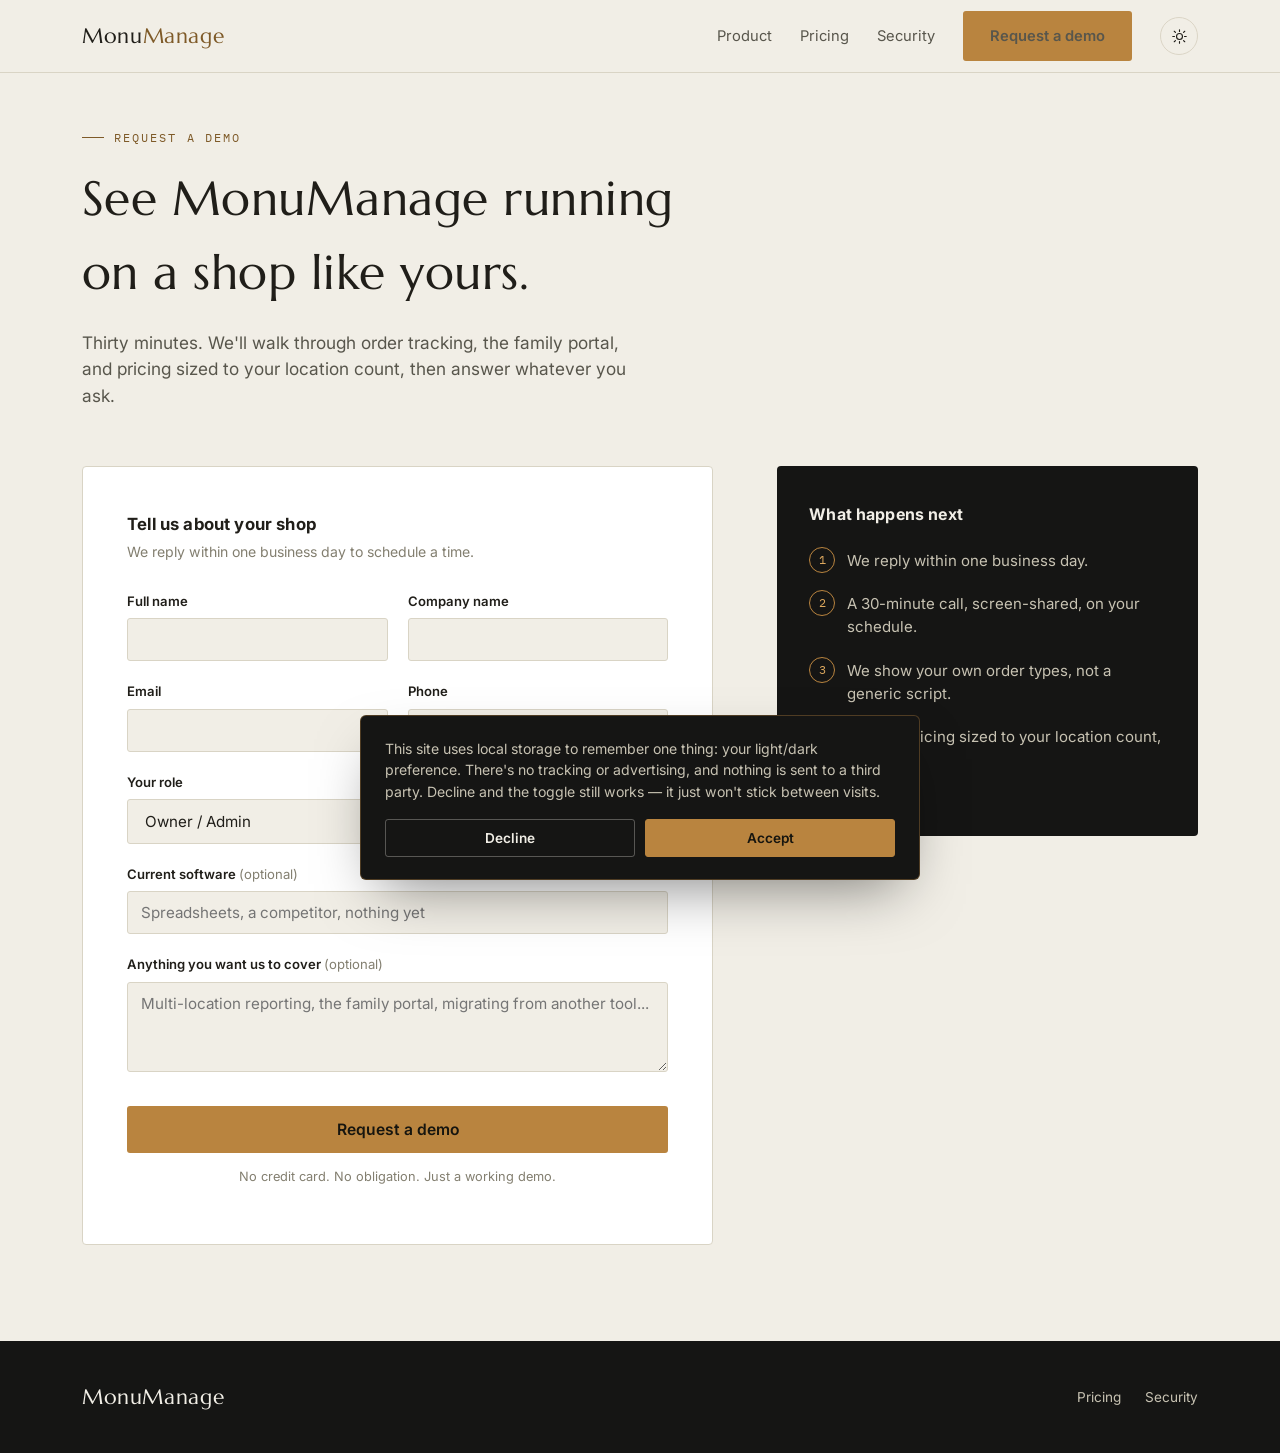
==== commit 3ed233e6: "Add files via upload" ====
--- a/demo.html
+++ b/demo.html
@@ -8,9 +8,17 @@
 <link rel="preconnect" href="https://fonts.googleapis.com">
 <link rel="preconnect" href="https://fonts.gstatic.com" crossorigin>
 <link href="https://fonts.googleapis.com/css2?family=Marcellus&family=Inter:wght@400;500;600;700&family=IBM+Plex+Mono:wght@400;500&display=swap" rel="stylesheet">
+<link rel="icon" href="/favicon.ico" sizes="any">
+<link rel="icon" href="/favicon-16x16.png" sizes="16x16" type="image/png">
+<link rel="icon" href="/favicon-32x32.png" sizes="32x32" type="image/png">
+<link rel="icon" href="/favicon-48x48.png" sizes="48x48" type="image/png">
+<link rel="apple-touch-icon" href="/apple-touch-icon.png">
+<link rel="manifest" href="/site.webmanifest">
 <link rel="stylesheet" href="styles.css">
 </head>
 <body>
+
+<div class="scroll-progress" aria-hidden="true"></div>
 
 <nav class="nav">
   <div class="wrap">
@@ -112,7 +120,7 @@
       </div>
     </div>
 
-    <aside class="next-card">
+    <aside class="next-card reveal">
       <h2>What happens next</h2>
       <ol class="next-list">
         <li>We reply within one business day.</li>
@@ -135,6 +143,14 @@
   </div>
 </footer>
 
+<div class="cookie-banner" id="cookie-banner" role="dialog" aria-label="Cookie preferences">
+  <p>This site uses local storage to remember one thing: your light/dark preference. There's no tracking or advertising, and nothing is sent to a third party. Decline and the toggle still works — it just won't stick between visits.</p>
+  <div class="cookie-actions">
+    <button type="button" class="cookie-decline">Decline</button>
+    <button type="button" class="cookie-accept">Accept</button>
+  </div>
+</div>
+
 <script src="site.js"></script>
 </body>
 </html>
--- a/styles.css
+++ b/styles.css
@@ -90,6 +90,21 @@
   .wrap { padding: 0 20px; }
 }
 
+/* ---------- scroll progress ---------- */
+.scroll-progress {
+  position: fixed;
+  top: 0;
+  left: 0;
+  height: 2px;
+  width: 0%;
+  background: linear-gradient(90deg, var(--gold-dark), var(--gold-light));
+  z-index: 60;
+  transition: width 0.08s linear;
+}
+@media (prefers-reduced-motion: reduce) {
+  .scroll-progress { transition: none; }
+}
+
 /* ---------- focus ---------- */
 a:focus-visible,
 button:focus-visible,
@@ -175,6 +190,11 @@
   background: rgba(var(--bg-rgb), 0.9);
   backdrop-filter: blur(6px);
   border-bottom: 1px solid var(--line);
+  transition: box-shadow 0.25s ease;
+}
+
+.nav.is-scrolled {
+  box-shadow: 0 8px 24px -16px rgba(0,0,0,0.35);
 }
 
 .nav .wrap {
@@ -182,7 +202,10 @@
   align-items: center;
   justify-content: space-between;
   height: 72px;
-}
+  transition: height 0.25s ease;
+}
+
+.nav.is-scrolled .wrap { height: 62px; }
 
 .wordmark {
   font-family: var(--serif);
@@ -229,14 +252,17 @@
   flex: 0 0 auto;
   transition: border-color 0.15s ease, background 0.15s ease;
 }
-.theme-toggle:hover { border-color: var(--gold); }
-.theme-toggle svg { width: 17px; height: 17px; }
+.theme-toggle:hover { border-color: var(--gold); transform: rotate(14deg); }
+.theme-toggle:active { transform: rotate(14deg) scale(0.9); }
+.theme-toggle svg { width: 17px; height: 17px; transition: opacity 0.25s ease, transform 0.4s ease; }
 .theme-toggle .icon-moon { display: none; }
 [data-theme="dark"] .theme-toggle .icon-sun { display: none; }
 [data-theme="dark"] .theme-toggle .icon-moon { display: block; }
+.theme-toggle.is-switching svg { transform: rotate(180deg) scale(0.6); opacity: 0; }
 
 /* ---------- buttons ---------- */
 .btn {
+  position: relative;
   display: inline-flex;
   align-items: center;
   gap: 8px;
@@ -248,14 +274,34 @@
   text-decoration: none;
   cursor: pointer;
   border: 1px solid transparent;
-  transition: background 0.15s ease, border-color 0.15s ease, color 0.15s ease;
+  overflow: hidden;
+  transition: background 0.15s ease, border-color 0.15s ease, color 0.15s ease, transform 0.2s ease, box-shadow 0.2s ease;
+}
+
+.btn:hover { transform: translateY(-2px); }
+.btn:active { transform: translateY(0); }
+
+.btn .ripple {
+  position: absolute;
+  border-radius: 50%;
+  background: rgba(255,255,255,0.45);
+  transform: scale(0);
+  animation: btnRipple 0.6s ease-out forwards;
+  pointer-events: none;
+}
+@keyframes btnRipple {
+  to { transform: scale(2.6); opacity: 0; }
+}
+@media (prefers-reduced-motion: reduce) {
+  .btn:hover { transform: none; }
+  .btn .ripple { display: none; }
 }
 
 .btn-gold {
   background: var(--gold);
   color: #16150F;
 }
-.btn-gold:hover { background: var(--gold-light); }
+.btn-gold:hover { background: var(--gold-light); box-shadow: 0 10px 24px -12px rgba(var(--gold-rgb), 0.65); }
 
 .btn-outline {
   background: transparent;
@@ -287,6 +333,7 @@
   inset: 0;
   overflow: hidden;
   background: #0c0c0b;
+  will-change: transform, opacity;
 }
 
 .hero-parallax-outer {
@@ -318,6 +365,29 @@
   height: 100%;
   object-fit: cover;
   display: block;
+  will-change: transform;
+}
+
+/* On narrow screens, cover-cropping a wide landscape shot hides most of
+   the mountainside. Letterbox it instead so the full photo stays visible,
+   with the scrim carried by a blurred fill behind it. */
+@media (max-width: 700px) {
+  .hero { height: auto; min-height: 0; flex-direction: column; align-items: stretch; }
+  .hero-media { position: relative; inset: auto; background: var(--graphite); }
+  .hero-parallax-outer,
+  .hero-parallax { position: relative; inset: auto; width: 100%; height: auto; animation: none; }
+  .hero-photo {
+    position: relative;
+    width: 100%;
+    height: auto;
+    aspect-ratio: 3 / 2;
+    object-fit: contain;
+    background: var(--graphite);
+  }
+  .hero-rain { display: none; }
+  .hero-scrim { background: linear-gradient(180deg, rgba(6,6,5,0.05) 0%, rgba(6,6,5,0.15) 60%, rgba(6,6,5,0.92) 100%); }
+  .hero .wrap { padding-top: 28px; padding-bottom: 40px; }
+  .plaque { max-width: none; }
 }
 
 .hero-rain {
@@ -354,6 +424,7 @@
   border-radius: var(--radius);
   padding: clamp(30px, 5vw, 54px);
   backdrop-filter: blur(3px);
+  will-change: transform, opacity;
 }
 
 .hero h1 {
@@ -394,6 +465,12 @@
 .pain-card {
   background: var(--bg);
   padding: 32px;
+  transition: background 0.25s ease, transform 0.25s ease;
+}
+
+.pain-card:hover {
+  background: var(--panel);
+  transform: translateY(-4px);
 }
 
 .pain-card .num {
@@ -401,7 +478,10 @@
   color: var(--gold-dark);
   font-size: 0.8rem;
   letter-spacing: 0.1em;
-}
+  transition: color 0.25s ease;
+}
+
+.pain-card:hover .num { color: var(--gold); }
 
 .pain-card h3 {
   font-size: 1.15rem;
@@ -446,7 +526,20 @@
   text-align: center;
   padding: 0 6px;
   position: relative;
-}
+  opacity: 0;
+  transform: translateY(10px);
+  transition: opacity 0.5s ease, transform 0.5s ease;
+}
+
+.stepper-frame.is-visible .stage { opacity: 1; transform: translateY(0); }
+.stepper-frame.is-visible .stage:nth-child(1) { transition-delay: 0.05s; }
+.stepper-frame.is-visible .stage:nth-child(2) { transition-delay: 0.12s; }
+.stepper-frame.is-visible .stage:nth-child(3) { transition-delay: 0.19s; }
+.stepper-frame.is-visible .stage:nth-child(4) { transition-delay: 0.26s; }
+.stepper-frame.is-visible .stage:nth-child(5) { transition-delay: 0.33s; }
+.stepper-frame.is-visible .stage:nth-child(6) { transition-delay: 0.4s; }
+.stepper-frame.is-visible .stage:nth-child(7) { transition-delay: 0.47s; }
+.stepper-frame.is-visible .stage:nth-child(8) { transition-delay: 0.54s; }
 
 .stage .pin {
   width: 19px;
@@ -458,6 +551,12 @@
   margin: 0 auto 16px;
   position: relative;
   z-index: 1;
+  transition: box-shadow 0.25s ease, transform 0.25s ease;
+}
+
+.stage:hover .pin {
+  box-shadow: 0 0 0 1px var(--gold-dark), 0 0 0 6px rgba(var(--gold-rgb), 0.22);
+  transform: scale(1.15);
 }
 
 .stage .label {
@@ -466,6 +565,13 @@
   letter-spacing: 0.09em;
   text-transform: uppercase;
   color: #D8D3C4;
+  transition: color 0.25s ease;
+}
+
+.stage:hover .label { color: var(--gold-light); }
+
+@media (prefers-reduced-motion: reduce) {
+  .stage { opacity: 1; transform: none; transition: none; }
 }
 
 .stepper-note {
@@ -496,7 +602,10 @@
   border-radius: 6px;
   box-shadow: 0 24px 48px -24px rgba(0,0,0,0.28);
   overflow: hidden;
-}
+  transition: box-shadow 0.3s ease;
+}
+
+.portal-mock:hover { box-shadow: 0 28px 56px -22px rgba(0,0,0,0.36); }
 
 .portal-mock .bar {
   background: var(--graphite);
@@ -522,12 +631,25 @@
 .portal-mock .status-row {
   display: flex;
   justify-content: space-between;
+  align-items: center;
   font-size: 0.85rem;
   color: var(--slate);
   border-top: 1px solid var(--line);
   padding-top: 14px;
   margin-top: 4px;
 }
+
+.portal-mock .status-row .status-value {
+  font-family: var(--mono);
+  font-size: 0.78rem;
+  font-weight: 600;
+  color: var(--ink);
+  transition: color 0.2s ease;
+}
+
+.portal-mock .status-row .status-value.is-approved { color: #3E7A4D; }
+[data-theme="dark"] .portal-mock .status-row .status-value.is-approved { color: #6FBE81; }
+.portal-mock .status-row .status-value.is-flagged { color: var(--gold-dark); }
 
 .portal-mock .actions {
   display: flex;
@@ -545,14 +667,73 @@
   font-size: 0.85rem;
   background: var(--bg);
   color: var(--ink);
-  cursor: default;
-}
+  cursor: pointer;
+  transition: background 0.18s ease, border-color 0.18s ease, transform 0.15s ease, opacity 0.18s ease;
+}
+
+.portal-mock .actions button:hover:not(:disabled) { border-color: var(--gold); transform: translateY(-1px); }
+.portal-mock .actions button:disabled { cursor: default; opacity: 0.55; }
 
 .portal-mock .actions .approve {
   background: var(--gold);
   border-color: var(--gold);
   color: #16150F;
 }
+.portal-mock .actions .approve:hover:not(:disabled) { background: var(--gold-light); border-color: var(--gold-light); }
+
+.portal-mock .actions .approve.is-done {
+  background: #3E7A4D;
+  border-color: #3E7A4D;
+  color: #F1EEE6;
+}
+
+.portal-mock .comment-box {
+  max-height: 0;
+  overflow: hidden;
+  transition: max-height 0.35s ease, margin-top 0.35s ease;
+}
+.portal-mock .comment-box.is-open {
+  max-height: 160px;
+  margin-top: 14px;
+}
+
+.portal-mock .comment-box textarea {
+  width: 100%;
+  min-height: 64px;
+  resize: none;
+  border: 1px solid var(--line);
+  border-radius: var(--radius);
+  padding: 10px 12px;
+  font-family: var(--sans);
+  font-size: 0.85rem;
+  color: var(--ink);
+  background: var(--bg);
+}
+.portal-mock .comment-box textarea:focus { border-color: var(--gold); }
+
+.portal-mock .comment-box .send-comment {
+  margin-top: 8px;
+  width: 100%;
+  padding: 9px;
+  border-radius: var(--radius);
+  border: 1px solid var(--gold);
+  background: transparent;
+  color: var(--ink);
+  font-family: var(--sans);
+  font-weight: 600;
+  font-size: 0.82rem;
+  cursor: pointer;
+  transition: background 0.18s ease, color 0.18s ease;
+}
+.portal-mock .comment-box .send-comment:hover { background: var(--gold); color: #16150F; }
+
+.portal-mock .comment-sent {
+  margin-top: 12px;
+  font-size: 0.82rem;
+  color: var(--slate);
+  display: none;
+}
+.portal-mock .comment-sent.is-visible { display: block; }
 
 /* ---------- AI grid ---------- */
 .ai-grid {
@@ -573,6 +754,13 @@
   border: 1px solid rgba(var(--gold-rgb), 0.28);
   border-radius: var(--radius);
   padding: 26px 22px;
+  transition: border-color 0.25s ease, transform 0.25s ease, box-shadow 0.25s ease;
+}
+
+.ai-card:hover {
+  border-color: rgba(var(--gold-rgb), 0.7);
+  transform: translateY(-4px);
+  box-shadow: 0 18px 36px -18px rgba(0,0,0,0.5);
 }
 
 .ai-card .token {
@@ -588,7 +776,10 @@
   justify-content: center;
   margin-bottom: 16px;
   font-weight: 700;
-}
+  transition: transform 0.25s ease;
+}
+
+.ai-card:hover .token { transform: scale(1.12); }
 
 .ai-card h3 {
   font-family: var(--sans);
@@ -661,7 +852,12 @@
   white-space: nowrap;
 }
 
-.pricing-table td { color: var(--ink); background: var(--panel); }
+.pricing-table td { color: var(--ink); background: var(--panel); transition: background 0.15s ease; }
+
+.pricing-table tbody tr:hover td { background: rgba(var(--gold-rgb), 0.07); }
+
+.pricing-table thead th { transition: transform 0.2s ease; }
+.pricing-table thead th.featured { transform: translateY(-2px); }
 
 .pricing-scroll { overflow-x: auto; }
 
@@ -710,7 +906,10 @@
   position: relative;
   color: var(--slate);
   font-size: 0.98rem;
-}
+  transition: color 0.2s ease;
+}
+
+.security-list li:hover { color: var(--ink); }
 
 .security-list li::before {
   content: "";
@@ -720,7 +919,10 @@
   width: 9px;
   height: 9px;
   background: var(--gold);
-}
+  transition: transform 0.2s ease;
+}
+
+.security-list li:hover::before { transform: scale(1.4) rotate(45deg); }
 
 .assoc-line {
   margin-top: 32px;
@@ -762,11 +964,93 @@
 
 .footer-links { display: flex; gap: 24px; }
 
+/* ---------- cookie consent ---------- */
+.cookie-banner {
+  position: fixed;
+  left: 20px;
+  right: 20px;
+  bottom: 20px;
+  z-index: 70;
+  max-width: 560px;
+  margin: 0 auto;
+  background: var(--graphite);
+  color: #E4E0D2;
+  border: 1px solid rgba(var(--gold-rgb), 0.35);
+  border-radius: 6px;
+  padding: 22px 24px;
+  box-shadow: 0 24px 60px -20px rgba(0,0,0,0.5);
+  transform: translateY(140%);
+  opacity: 0;
+  transition: transform 0.45s cubic-bezier(.2,.8,.2,1), opacity 0.45s ease;
+}
+
+.cookie-banner.is-visible { transform: translateY(0); opacity: 1; }
+
+.cookie-banner p {
+  margin: 0 0 16px;
+  font-size: 0.88rem;
+  color: #C7C2B2;
+  line-height: 1.55;
+}
+
+.cookie-banner .cookie-actions {
+  display: flex;
+  gap: 10px;
+  flex-wrap: wrap;
+}
+
+.cookie-banner button {
+  flex: 1;
+  min-width: 110px;
+  padding: 10px 16px;
+  border-radius: var(--radius);
+  font-family: var(--sans);
+  font-weight: 600;
+  font-size: 0.85rem;
+  cursor: pointer;
+  border: 1px solid rgba(241,238,230,0.3);
+  background: transparent;
+  color: #F1EEE6;
+  transition: background 0.15s ease, border-color 0.15s ease, transform 0.15s ease;
+}
+
+.cookie-banner button:hover { transform: translateY(-1px); }
+
+.cookie-banner .cookie-accept {
+  background: var(--gold);
+  border-color: var(--gold);
+  color: #16150F;
+}
+.cookie-banner .cookie-accept:hover { background: var(--gold-light); }
+
+@media (prefers-reduced-motion: reduce) {
+  .cookie-banner { transition: none; }
+}
+
+@media (max-width: 500px) {
+  .cookie-banner { left: 12px; right: 12px; bottom: 12px; padding: 18px 18px; }
+}
+
 /* ============================================================
    Demo request page
    ============================================================ */
 
 .demo-hero { padding: 56px 0 0; }
+
+.demo-hero .eyebrow,
+.demo-hero h1,
+.demo-hero .lede {
+  opacity: 0;
+  transform: translateY(10px);
+  animation: fieldIn 0.6s ease forwards;
+}
+.demo-hero .eyebrow { animation-delay: 0.02s; }
+.demo-hero h1 { animation-delay: 0.1s; }
+.demo-hero .lede { animation-delay: 0.2s; }
+
+@media (prefers-reduced-motion: reduce) {
+  .demo-hero .eyebrow, .demo-hero h1, .demo-hero .lede { opacity: 1; transform: none; animation: none; }
+}
 
 .demo-hero h1 {
   color: var(--ink);
@@ -825,7 +1109,26 @@
   .field-row { grid-template-columns: 1fr; }
 }
 
-.field { margin-bottom: 20px; }
+.field {
+  margin-bottom: 20px;
+  opacity: 0;
+  transform: translateY(10px);
+  animation: fieldIn 0.5s ease forwards;
+}
+.field-row:nth-of-type(1) .field:nth-child(1) { animation-delay: 0.03s; }
+.field-row:nth-of-type(1) .field:nth-child(2) { animation-delay: 0.09s; }
+.field-row:nth-of-type(2) .field:nth-child(1) { animation-delay: 0.15s; }
+.field-row:nth-of-type(2) .field:nth-child(2) { animation-delay: 0.21s; }
+.field-row:nth-of-type(3) .field:nth-child(1) { animation-delay: 0.27s; }
+.field-row:nth-of-type(3) .field:nth-child(2) { animation-delay: 0.33s; }
+
+@keyframes fieldIn {
+  to { opacity: 1; transform: translateY(0); }
+}
+
+@media (prefers-reduced-motion: reduce) {
+  .field { opacity: 1; transform: none; animation: none; }
+}
 
 .field label {
   display: block;
@@ -903,6 +1206,28 @@
   justify-content: center;
   margin: 0 auto 22px;
   font-size: 1.3rem;
+  transform: scale(0);
+  animation: markPop 0.5s cubic-bezier(.2,1.4,.4,1) 0.1s forwards;
+}
+
+@keyframes markPop {
+  to { transform: scale(1); }
+}
+
+.success-panel h2,
+.success-panel p,
+.success-panel .btn {
+  opacity: 0;
+  transform: translateY(8px);
+  animation: fieldIn 0.5s ease forwards;
+}
+.success-panel h2 { animation-delay: 0.28s; }
+.success-panel p { animation-delay: 0.36s; }
+.success-panel .btn { animation-delay: 0.44s; }
+
+@media (prefers-reduced-motion: reduce) {
+  .success-panel .mark { animation: none; transform: scale(1); }
+  .success-panel h2, .success-panel p, .success-panel .btn { animation: none; opacity: 1; transform: none; }
 }
 
 .success-panel h2 { font-family: var(--serif); font-size: 1.5rem; margin-bottom: 10px; }
@@ -910,6 +1235,18 @@
 
 .form-card.submitted .field-set { display: none; }
 .form-card.submitted .success-panel { display: block; }
+
+.form-submit .spinner {
+  width: 14px;
+  height: 14px;
+  border-radius: 50%;
+  border: 2px solid rgba(22,21,15,0.3);
+  border-top-color: #16150F;
+  animation: spin 0.7s linear infinite;
+  display: inline-block;
+  margin-right: 2px;
+}
+@keyframes spin { to { transform: rotate(360deg); } }
 
 /* what happens next */
 .next-card {
@@ -958,7 +1295,10 @@
   align-items: center;
   justify-content: center;
   border-radius: 50%;
-}
+  transition: background 0.2s ease, color 0.2s ease;
+}
+
+.next-list li:hover::before { background: var(--gold); color: #16150F; }
 
 .next-card .assoc {
   border-top: 1px solid rgba(241,238,230,0.14);
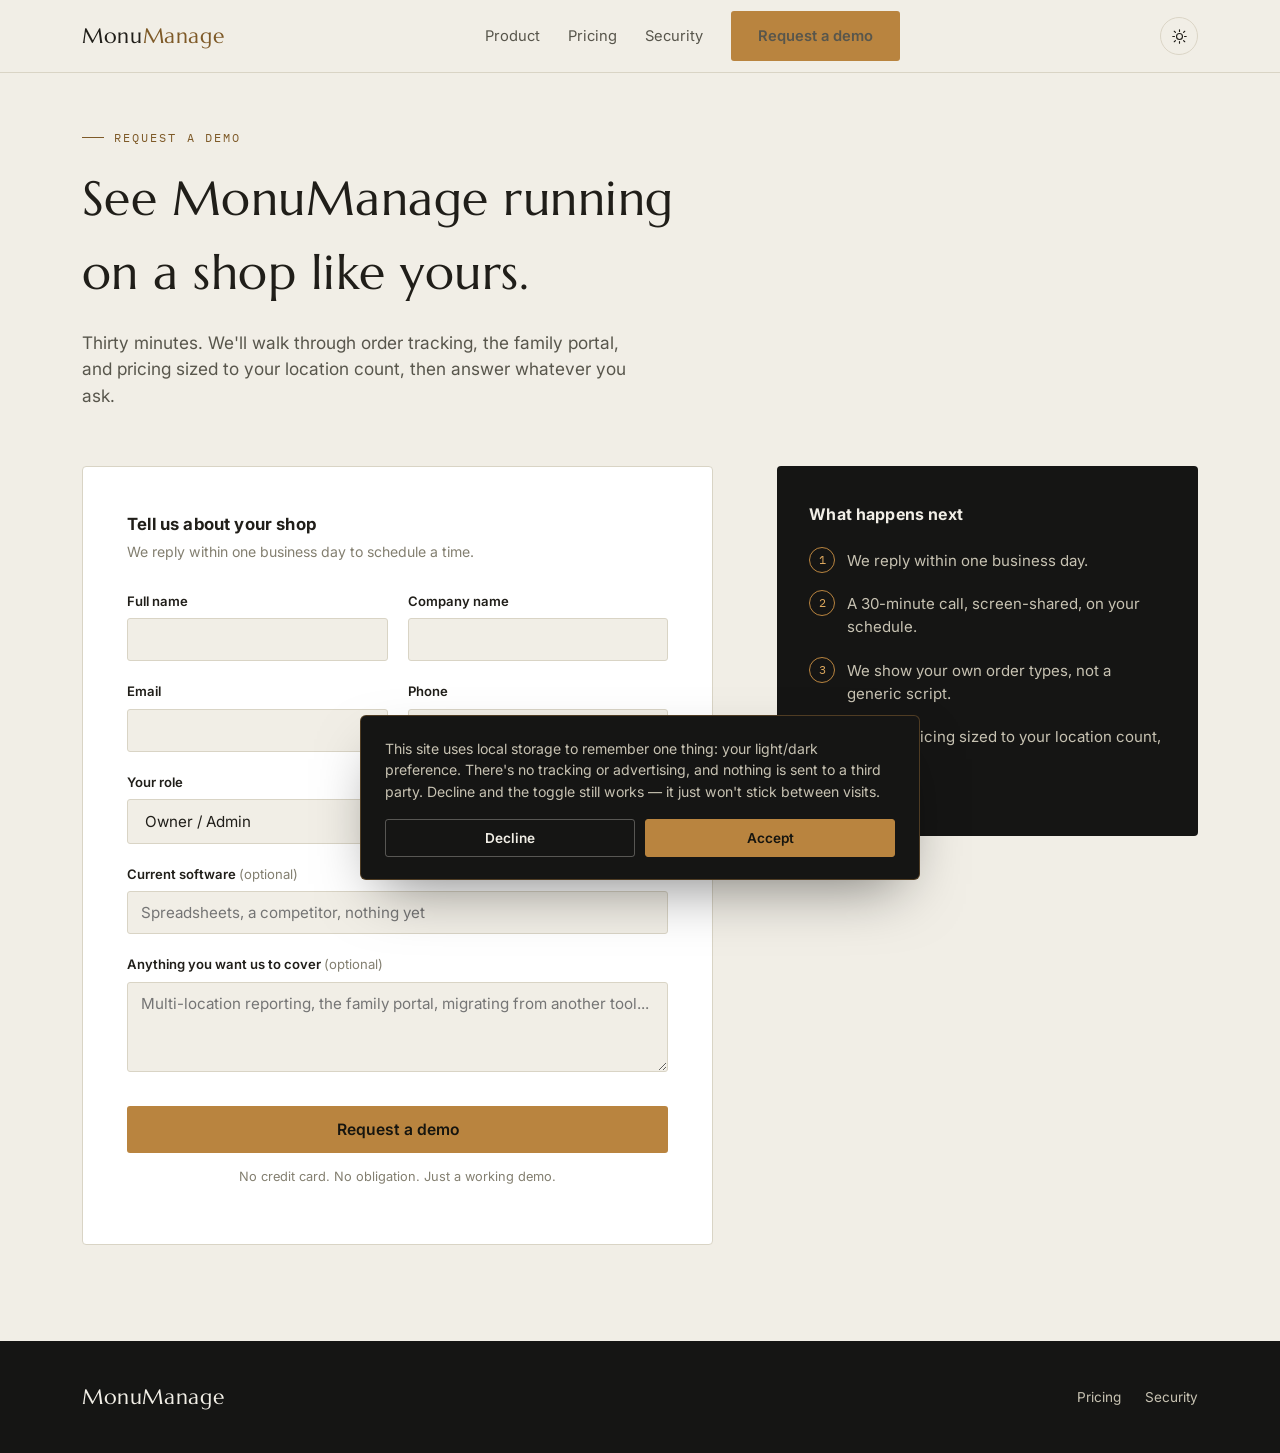
==== commit bb307f88: "v4" ====
--- a/demo.html
+++ b/demo.html
@@ -23,14 +23,19 @@
 <nav class="nav">
   <div class="wrap">
     <a href="index.html" class="wordmark">Monu<span>Manage</span></a>
-    <div class="nav-links">
+    <div class="nav-links" id="nav-links">
       <a href="index.html#product">Product</a>
       <a href="index.html#pricing">Pricing</a>
       <a href="index.html#security">Security</a>
       <a href="demo.html" class="btn btn-gold nav-cta">Request a demo</a>
+    </div>
+    <div class="nav-controls">
       <button class="theme-toggle" type="button" aria-label="Switch to dark mode">
         <svg class="icon-sun" viewBox="0 0 24 24" fill="none" stroke="currentColor" stroke-width="1.6" stroke-linecap="round"><circle cx="12" cy="12" r="4.2"/><path d="M12 2.5v2.4M12 19.1v2.4M4.6 4.6l1.7 1.7M17.7 17.7l1.7 1.7M2.5 12h2.4M19.1 12h2.4M4.6 19.4l1.7-1.7M17.7 6.3l1.7-1.7"/></svg>
         <svg class="icon-moon" viewBox="0 0 24 24" fill="none" stroke="currentColor" stroke-width="1.6" stroke-linecap="round" stroke-linejoin="round"><path d="M20 14.5A8.5 8.5 0 1 1 9.5 4a6.8 6.8 0 0 0 10.5 10.5Z"/></svg>
+      </button>
+      <button class="nav-toggle" id="nav-toggle" type="button" aria-expanded="false" aria-controls="nav-links" aria-label="Open menu">
+        <span class="bars"><span></span><span></span><span></span></span>
       </button>
     </div>
   </div>
--- a/styles.css
+++ b/styles.css
@@ -42,7 +42,7 @@
   --panel-rgb: 26, 27, 25;
   --ink: #EDE9DD;
   --slate: #B7B2A0;
-  --slate-soft: #857F6E;
+  --slate-soft: #948D79;
   --line: #34342E;
 
   --graphite-rgb: 8, 8, 8;
@@ -50,7 +50,7 @@
 
   --gold: #DDA85E;
   --gold-light: #EFC488;
-  --gold-dark: #9A7038;
+  --gold-dark: #C4914F;
   --gold-rgb: 221, 168, 94;
 
   --dusk: #6E8AA1;
@@ -217,6 +217,12 @@
 
 .wordmark span { color: var(--gold-dark); }
 
+.nav-controls {
+  display: flex;
+  align-items: center;
+  gap: 10px;
+}
+
 .nav-links {
   display: flex;
   align-items: center;
@@ -227,14 +233,89 @@
   text-decoration: none;
   font-size: 0.92rem;
   color: var(--slate);
+  transition: color 0.15s ease;
 }
 
 .nav-links a:hover { color: var(--ink); }
 
 .nav-links .nav-cta { display: inline-flex; }
 
+/* hamburger toggle — hidden on desktop */
+.nav-toggle {
+  display: none;
+  width: 38px;
+  height: 38px;
+  border-radius: 50%;
+  border: 1px solid var(--line);
+  background: transparent;
+  cursor: pointer;
+  flex: 0 0 auto;
+  align-items: center;
+  justify-content: center;
+  transition: border-color 0.15s ease;
+}
+.nav-toggle:hover { border-color: var(--gold); }
+
+.nav-toggle .bars {
+  position: relative;
+  width: 16px;
+  height: 11px;
+}
+.nav-toggle .bars span {
+  position: absolute;
+  left: 0;
+  width: 100%;
+  height: 1.5px;
+  background: var(--ink);
+  border-radius: 1px;
+  transition: transform 0.25s ease, opacity 0.2s ease, top 0.25s ease;
+}
+.nav-toggle .bars span:nth-child(1) { top: 0; }
+.nav-toggle .bars span:nth-child(2) { top: 5px; }
+.nav-toggle .bars span:nth-child(3) { top: 10px; }
+
+.nav-toggle.is-open .bars span:nth-child(1) { top: 5px; transform: rotate(45deg); }
+.nav-toggle.is-open .bars span:nth-child(2) { opacity: 0; }
+.nav-toggle.is-open .bars span:nth-child(3) { top: 5px; transform: rotate(-45deg); }
+
 @media (max-width: 760px) {
-  .nav-links a:not(.nav-cta):not(.theme-toggle) { display: none; }
+  .nav-toggle { display: inline-flex; }
+
+  .nav-links {
+    position: absolute;
+    top: 100%;
+    left: 0;
+    right: 0;
+    flex-direction: column;
+    align-items: stretch;
+    gap: 0;
+    background: var(--panel);
+    border-bottom: 1px solid var(--line);
+    box-shadow: 0 20px 36px -22px rgba(0,0,0,0.4);
+    max-height: 0;
+    overflow: hidden;
+    opacity: 0;
+    pointer-events: none;
+    transition: max-height 0.3s ease, opacity 0.22s ease;
+  }
+
+  .nav-links.is-open {
+    max-height: 360px;
+    opacity: 1;
+    pointer-events: auto;
+  }
+
+  .nav-links a:not(.nav-cta) {
+    padding: 15px 20px;
+    border-bottom: 1px solid var(--line);
+    font-size: 1rem;
+  }
+
+  .nav-links .nav-cta {
+    display: flex;
+    margin: 16px 20px 20px;
+    justify-content: center;
+  }
 }
 
 /* theme toggle */
@@ -366,28 +447,6 @@
   object-fit: cover;
   display: block;
   will-change: transform;
-}
-
-/* On narrow screens, cover-cropping a wide landscape shot hides most of
-   the mountainside. Letterbox it instead so the full photo stays visible,
-   with the scrim carried by a blurred fill behind it. */
-@media (max-width: 700px) {
-  .hero { height: auto; min-height: 0; flex-direction: column; align-items: stretch; }
-  .hero-media { position: relative; inset: auto; background: var(--graphite); }
-  .hero-parallax-outer,
-  .hero-parallax { position: relative; inset: auto; width: 100%; height: auto; animation: none; }
-  .hero-photo {
-    position: relative;
-    width: 100%;
-    height: auto;
-    aspect-ratio: 3 / 2;
-    object-fit: contain;
-    background: var(--graphite);
-  }
-  .hero-rain { display: none; }
-  .hero-scrim { background: linear-gradient(180deg, rgba(6,6,5,0.05) 0%, rgba(6,6,5,0.15) 60%, rgba(6,6,5,0.92) 100%); }
-  .hero .wrap { padding-top: 28px; padding-bottom: 40px; }
-  .plaque { max-width: none; }
 }
 
 .hero-rain {
@@ -1192,6 +1251,12 @@
 }
 .form-error.is-visible { display: block; }
 
+[data-theme="dark"] .form-error {
+  background: rgba(220, 90, 75, 0.16);
+  border-color: rgba(220, 90, 75, 0.45);
+  color: #FF9686;
+}
+
 /* success panel */
 .success-panel { display: none; text-align: center; padding: 40px 20px 24px; }
 
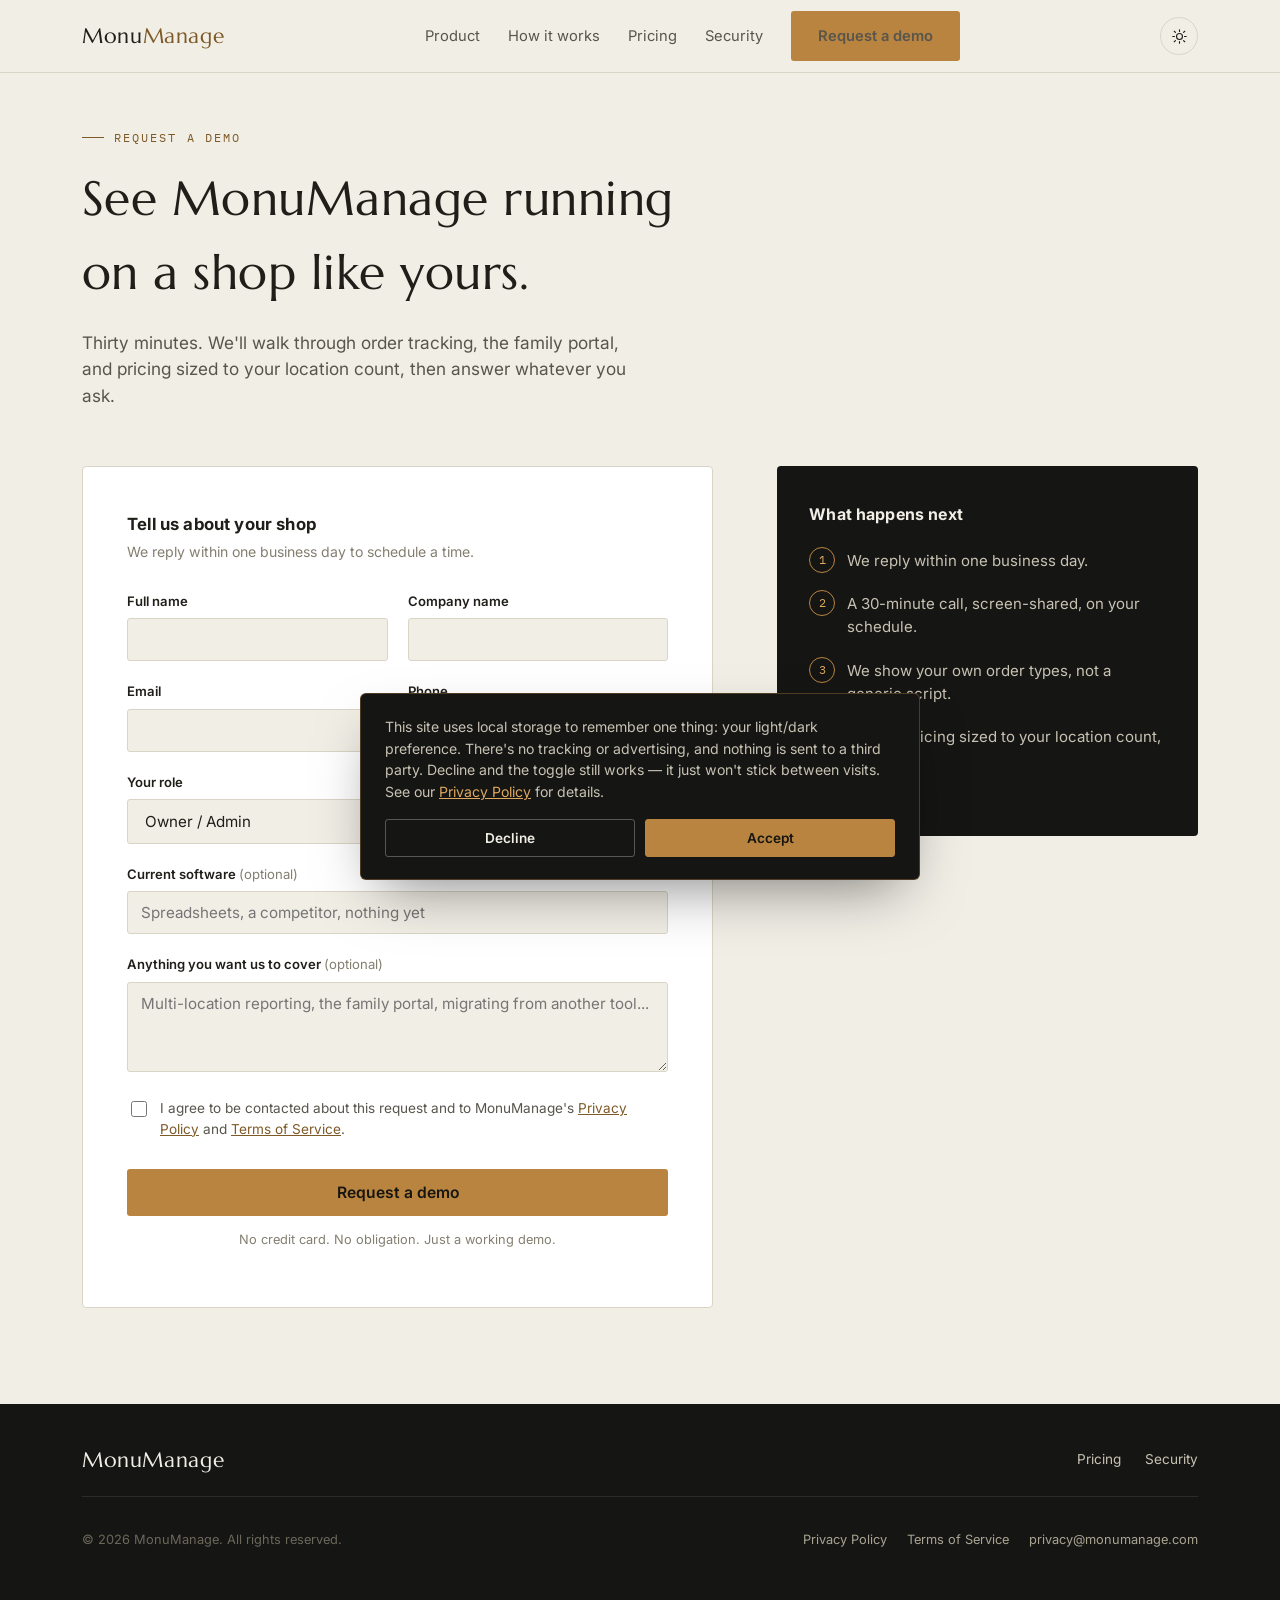
==== commit 64d52846: "v4" ====
--- a/demo.html
+++ b/demo.html
@@ -3,28 +3,34 @@
 <head>
 <meta charset="UTF-8">
 <meta name="viewport" content="width=device-width, initial-scale=1.0">
+<meta name="theme-color" content="#151514">
+<meta name="color-scheme" content="light dark">
 <title>Request a demo — MonuManage</title>
 <meta name="description" content="Request a 30-minute demo of MonuManage, sized to your shop's order volume and location count.">
 <link rel="preconnect" href="https://fonts.googleapis.com">
 <link rel="preconnect" href="https://fonts.gstatic.com" crossorigin>
 <link href="https://fonts.googleapis.com/css2?family=Marcellus&family=Inter:wght@400;500;600;700&family=IBM+Plex+Mono:wght@400;500&display=swap" rel="stylesheet">
-<link rel="icon" href="/favicon.ico" sizes="any">
-<link rel="icon" href="/favicon-16x16.png" sizes="16x16" type="image/png">
-<link rel="icon" href="/favicon-32x32.png" sizes="32x32" type="image/png">
-<link rel="icon" href="/favicon-48x48.png" sizes="48x48" type="image/png">
-<link rel="apple-touch-icon" href="/apple-touch-icon.png">
-<link rel="manifest" href="/site.webmanifest">
+<link rel="icon" href="favicon.ico" sizes="any">
+<link rel="icon" href="favicon-16x16.png" sizes="16x16" type="image/png">
+<link rel="icon" href="favicon-32x32.png" sizes="32x32" type="image/png">
+<link rel="icon" href="favicon-48x48.png" sizes="48x48" type="image/png">
+<link rel="apple-touch-icon" href="apple-touch-icon.png">
+<link rel="manifest" href="site.webmanifest">
+<link rel="canonical" href="https://www.monumanage.com/demo.html">
 <link rel="stylesheet" href="styles.css">
 </head>
 <body>
 
+<a class="skip-link" href="#main-content">Skip to main content</a>
+
 <div class="scroll-progress" aria-hidden="true"></div>
 
-<nav class="nav">
+<nav class="nav" aria-label="Primary navigation">
   <div class="wrap">
     <a href="index.html" class="wordmark">Monu<span>Manage</span></a>
     <div class="nav-links" id="nav-links">
       <a href="index.html#product">Product</a>
+      <a href="index.html#workflow">How it works</a>
       <a href="index.html#pricing">Pricing</a>
       <a href="index.html#security">Security</a>
       <a href="demo.html" class="btn btn-gold nav-cta">Request a demo</a>
@@ -41,6 +47,7 @@
   </div>
 </nav>
 
+<main id="main-content">
 <header class="demo-hero">
   <div class="wrap">
     <p class="eyebrow">Request a demo</p>
@@ -112,6 +119,11 @@
             <textarea id="message" name="message" placeholder="Multi-location reporting, the family portal, migrating from another tool..."></textarea>
           </div>
 
+          <div class="field-consent">
+            <input type="checkbox" id="consent" name="consent" required>
+            <label for="consent">I agree to be contacted about this request and to MonuManage's <a href="privacy.html" target="_blank" rel="noopener">Privacy Policy</a> and <a href="terms.html" target="_blank" rel="noopener">Terms of Service</a>.</label>
+          </div>
+
           <button type="submit" class="btn btn-gold form-submit">Request a demo</button>
           <p class="form-note">No credit card. No obligation. Just a working demo.</p>
         </form>
@@ -138,18 +150,30 @@
   </div>
 </div>
 
+</main>
+
 <footer class="footer">
   <div class="wrap">
-    <a href="index.html" class="wordmark" style="color:#F1EEE6;">MonuManage</a>
-    <div class="footer-links">
-      <a href="index.html#pricing">Pricing</a>
-      <a href="index.html#security">Security</a>
+    <div class="footer-top">
+      <a href="index.html" class="wordmark" style="color:#F1EEE6;">MonuManage</a>
+      <div class="footer-links">
+        <a href="index.html#pricing">Pricing</a>
+        <a href="index.html#security">Security</a>
+      </div>
+    </div>
+    <div class="footer-bottom">
+      <p>&copy; <span id="footer-year">2026</span> MonuManage. All rights reserved.</p>
+      <div class="footer-legal-links">
+        <a href="privacy.html">Privacy Policy</a>
+        <a href="terms.html">Terms of Service</a>
+        <a href="mailto:privacy@monumanage.com">privacy@monumanage.com</a>
+      </div>
     </div>
   </div>
 </footer>
 
 <div class="cookie-banner" id="cookie-banner" role="dialog" aria-label="Cookie preferences">
-  <p>This site uses local storage to remember one thing: your light/dark preference. There's no tracking or advertising, and nothing is sent to a third party. Decline and the toggle still works — it just won't stick between visits.</p>
+  <p>This site uses local storage to remember one thing: your light/dark preference. There's no tracking or advertising, and nothing is sent to a third party. Decline and the toggle still works — it just won't stick between visits. See our <a href="privacy.html">Privacy Policy</a> for details.</p>
   <div class="cookie-actions">
     <button type="button" class="cookie-decline">Decline</button>
     <button type="button" class="cookie-accept">Accept</button>
--- a/styles.css
+++ b/styles.css
@@ -79,6 +79,23 @@
 
 a { color: inherit; }
 img, svg { display: block; max-width: 100%; }
+
+.skip-link {
+  position: fixed;
+  top: 12px;
+  left: 12px;
+  z-index: 100;
+  padding: 10px 14px;
+  transform: translateY(-160%);
+  border-radius: var(--radius);
+  background: var(--gold);
+  color: #16150F;
+  font-weight: 700;
+  text-decoration: none;
+  transition: transform 0.2s ease;
+}
+
+.skip-link:focus { transform: translateY(0); }
 
 .wrap {
   max-width: var(--wrap);
@@ -508,6 +525,32 @@
   flex-wrap: wrap;
 }
 
+.hero-trust {
+  display: flex;
+  flex-wrap: wrap;
+  gap: 10px 22px;
+  margin-top: 28px;
+  padding-top: 19px;
+  border-top: 1px solid rgba(241, 238, 230, 0.28);
+  color: #D6D1C2;
+  font-size: 0.79rem;
+}
+
+.hero-trust span { white-space: nowrap; }
+
+.hero-trust strong {
+  color: #F5F2E9;
+  font-family: var(--mono);
+  font-size: 0.7rem;
+  letter-spacing: 0.04em;
+  text-transform: uppercase;
+}
+
+@media (max-width: 560px) {
+  .hero-trust { display: grid; gap: 8px; }
+  .hero-trust span { white-space: normal; }
+}
+
 /* ---------- pain grid ---------- */
 .pain-grid {
   display: grid;
@@ -638,6 +681,76 @@
   margin-top: 22px;
   font-size: 1rem;
   max-width: 60ch;
+}
+
+/* ---------- workflow handoffs ---------- */
+.workflow-section { background: var(--panel); }
+
+.handoff-grid {
+  display: grid;
+  grid-template-columns: repeat(3, 1fr);
+  gap: 16px;
+}
+
+.handoff-card {
+  min-height: 218px;
+  position: relative;
+  padding: 30px;
+  border: 1px solid var(--line);
+  background: var(--bg);
+  overflow: hidden;
+  transition: background 0.25s ease, border-color 0.25s ease, transform 0.25s ease, box-shadow 0.25s ease;
+}
+
+.handoff-card::after {
+  content: "";
+  position: absolute;
+  right: -22px;
+  bottom: -46px;
+  width: 130px;
+  height: 130px;
+  border: 1px solid rgba(var(--gold-rgb), 0.28);
+  border-radius: 50%;
+}
+
+.handoff-card:hover {
+  transform: translateY(-4px);
+  border-color: rgba(var(--gold-rgb), 0.72);
+  background: var(--panel);
+  box-shadow: 0 20px 34px -28px rgba(0, 0, 0, 0.46);
+}
+
+.handoff-number {
+  position: relative;
+  z-index: 1;
+  display: block;
+  margin-bottom: 28px;
+  color: var(--gold-dark);
+  font-family: var(--mono);
+  font-size: 0.78rem;
+  letter-spacing: 0.12em;
+}
+
+.handoff-card h3 {
+  position: relative;
+  z-index: 1;
+  margin-bottom: 10px;
+  font-family: var(--sans);
+  font-size: 1.13rem;
+  font-weight: 700;
+}
+
+.handoff-card p {
+  position: relative;
+  z-index: 1;
+  margin: 0;
+  color: var(--slate);
+  font-size: 0.94rem;
+}
+
+@media (max-width: 820px) {
+  .handoff-grid { grid-template-columns: 1fr; }
+  .handoff-card { min-height: 0; }
 }
 
 /* ---------- family portal ---------- */
@@ -1012,6 +1125,12 @@
 
 .footer .wrap {
   display: flex;
+  flex-direction: column;
+  gap: 20px;
+}
+
+.footer-top {
+  display: flex;
   justify-content: space-between;
   align-items: center;
   flex-wrap: wrap;
@@ -1021,7 +1140,103 @@
 .footer a { text-decoration: none; color: #C7C2B2; }
 .footer a:hover { color: var(--gold-light); }
 
-.footer-links { display: flex; gap: 24px; }
+.footer-links { display: flex; gap: 24px; flex-wrap: wrap; }
+
+.footer-bottom {
+  display: flex;
+  justify-content: space-between;
+  align-items: center;
+  flex-wrap: wrap;
+  gap: 12px;
+  padding-top: 20px;
+  border-top: 1px solid rgba(241,238,230,0.1);
+  font-size: 0.8rem;
+  color: #6B6759;
+}
+
+.footer-legal-links { display: flex; gap: 20px; flex-wrap: wrap; }
+.footer-legal-links a { color: #A9A492; }
+
+/* ---------- legal / prose pages ---------- */
+.legal-hero { padding: 56px 0 0; }
+.legal-hero .lede { max-width: 62ch; }
+.legal-updated {
+  font-family: var(--mono);
+  font-size: 0.78rem;
+  color: var(--slate-soft);
+  margin-top: 10px;
+}
+
+.legal-body {
+  max-width: 74ch;
+  margin: 0 auto;
+  padding: 48px 0 96px;
+}
+
+.legal-body h2 {
+  font-size: 1.35rem;
+  margin-top: 44px;
+  margin-bottom: 14px;
+}
+.legal-body h2:first-child { margin-top: 0; }
+
+.legal-body h3 {
+  font-size: 1.05rem;
+  margin-top: 28px;
+  margin-bottom: 10px;
+}
+
+.legal-body p, .legal-body li { color: var(--slate); line-height: 1.7; }
+.legal-body p { margin: 0 0 16px; }
+.legal-body ul, .legal-body ol { margin: 0 0 16px; padding-left: 22px; }
+.legal-body li { margin-bottom: 8px; }
+.legal-body a { color: var(--gold-dark); text-decoration: underline; }
+
+.legal-notice {
+  background: var(--panel);
+  border: 1px solid var(--line);
+  border-left: 3px solid var(--gold);
+  border-radius: var(--radius);
+  padding: 16px 20px;
+  margin: 0 0 32px;
+  font-size: 0.92rem;
+}
+.legal-notice p { margin: 0; color: var(--slate); }
+
+.legal-toc {
+  display: flex;
+  flex-wrap: wrap;
+  gap: 8px 18px;
+  margin: 0 0 32px;
+  padding: 18px 20px;
+  background: var(--panel);
+  border: 1px solid var(--line);
+  border-radius: var(--radius);
+  font-size: 0.85rem;
+}
+.legal-toc a { text-decoration: none; }
+.legal-toc a:hover { text-decoration: underline; }
+
+/* ---------- consent checkbox on forms ---------- */
+.field-consent {
+  display: flex;
+  gap: 10px;
+  align-items: flex-start;
+  margin: 4px 0 22px;
+}
+.field-consent input[type="checkbox"] {
+  margin-top: 3px;
+  width: 16px;
+  height: 16px;
+  accent-color: var(--gold);
+  flex-shrink: 0;
+}
+.field-consent label {
+  font-size: 0.85rem;
+  color: var(--slate);
+  line-height: 1.5;
+}
+.field-consent a { color: var(--gold-dark); text-decoration: underline; }
 
 /* ---------- cookie consent ---------- */
 .cookie-banner {
@@ -1051,6 +1266,7 @@
   color: #C7C2B2;
   line-height: 1.55;
 }
+.cookie-banner p a { color: var(--gold-light); text-decoration: underline; }
 
 .cookie-banner .cookie-actions {
   display: flex;
